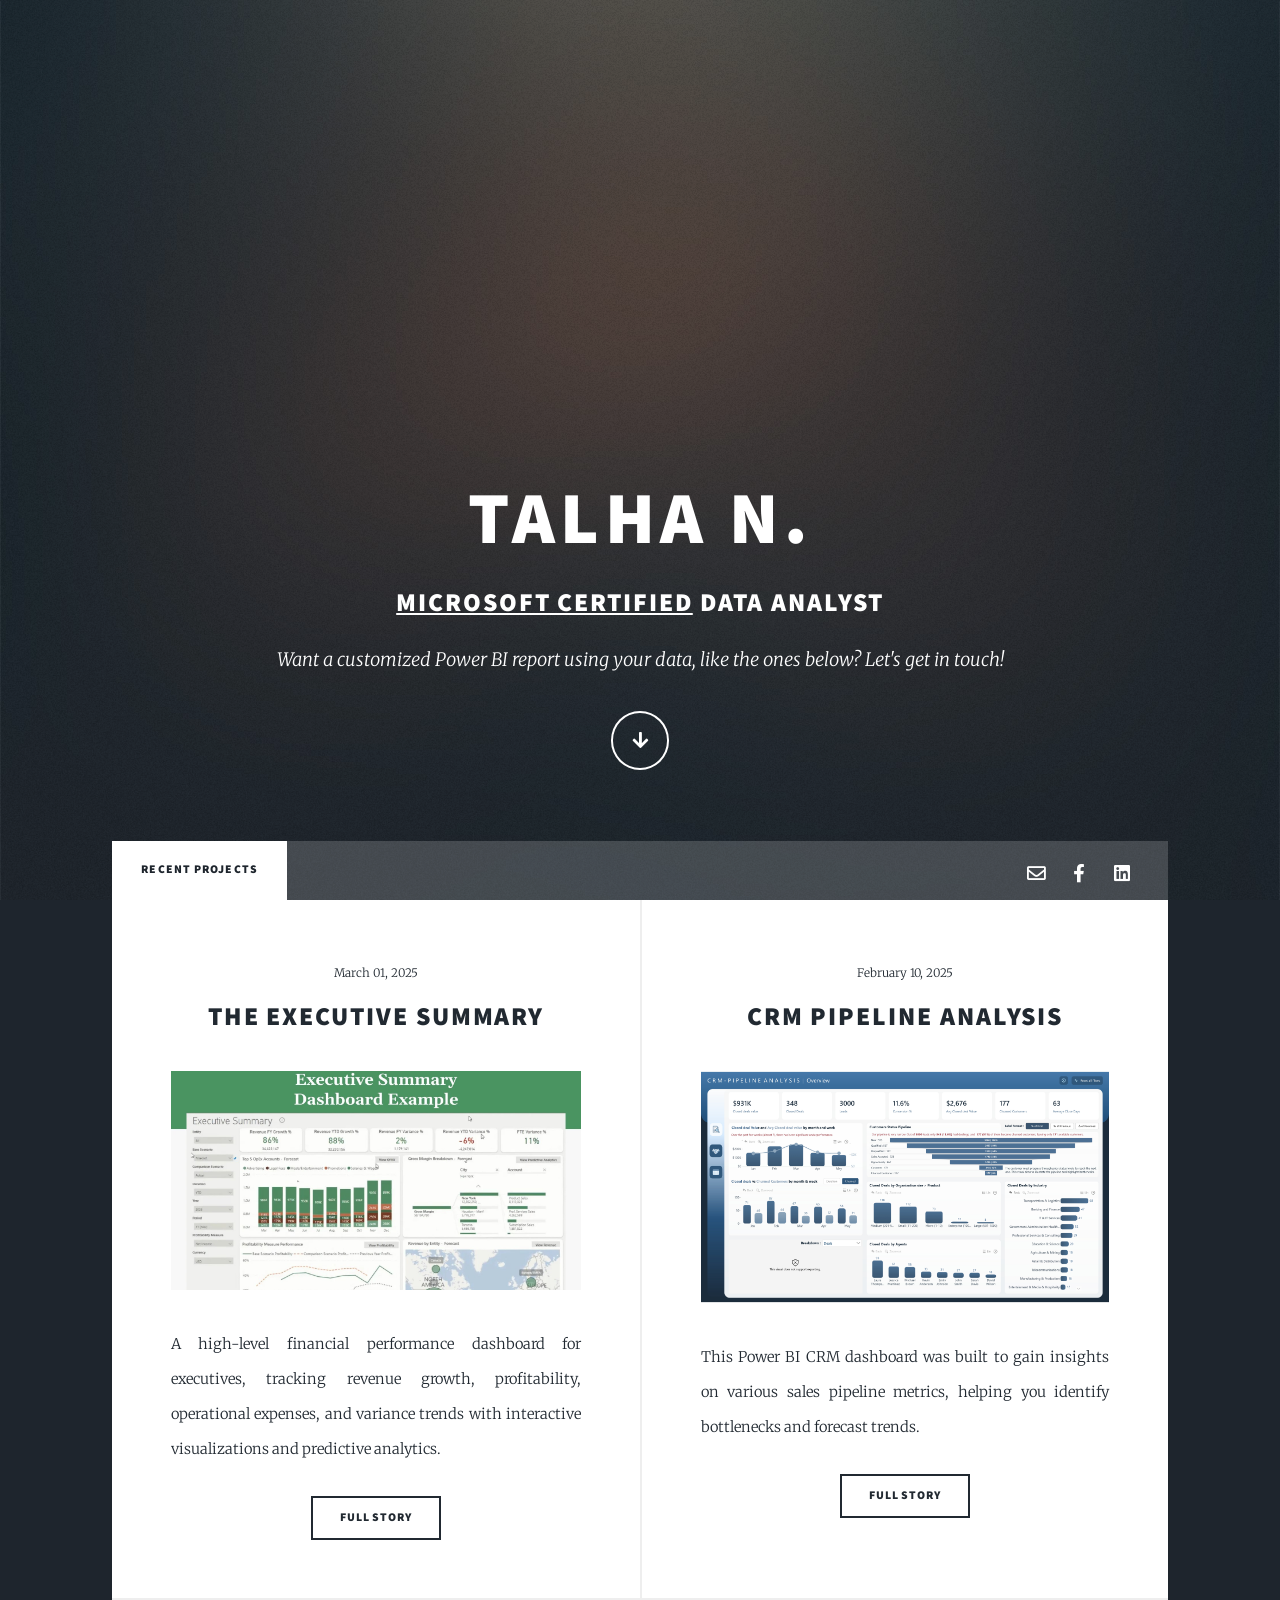
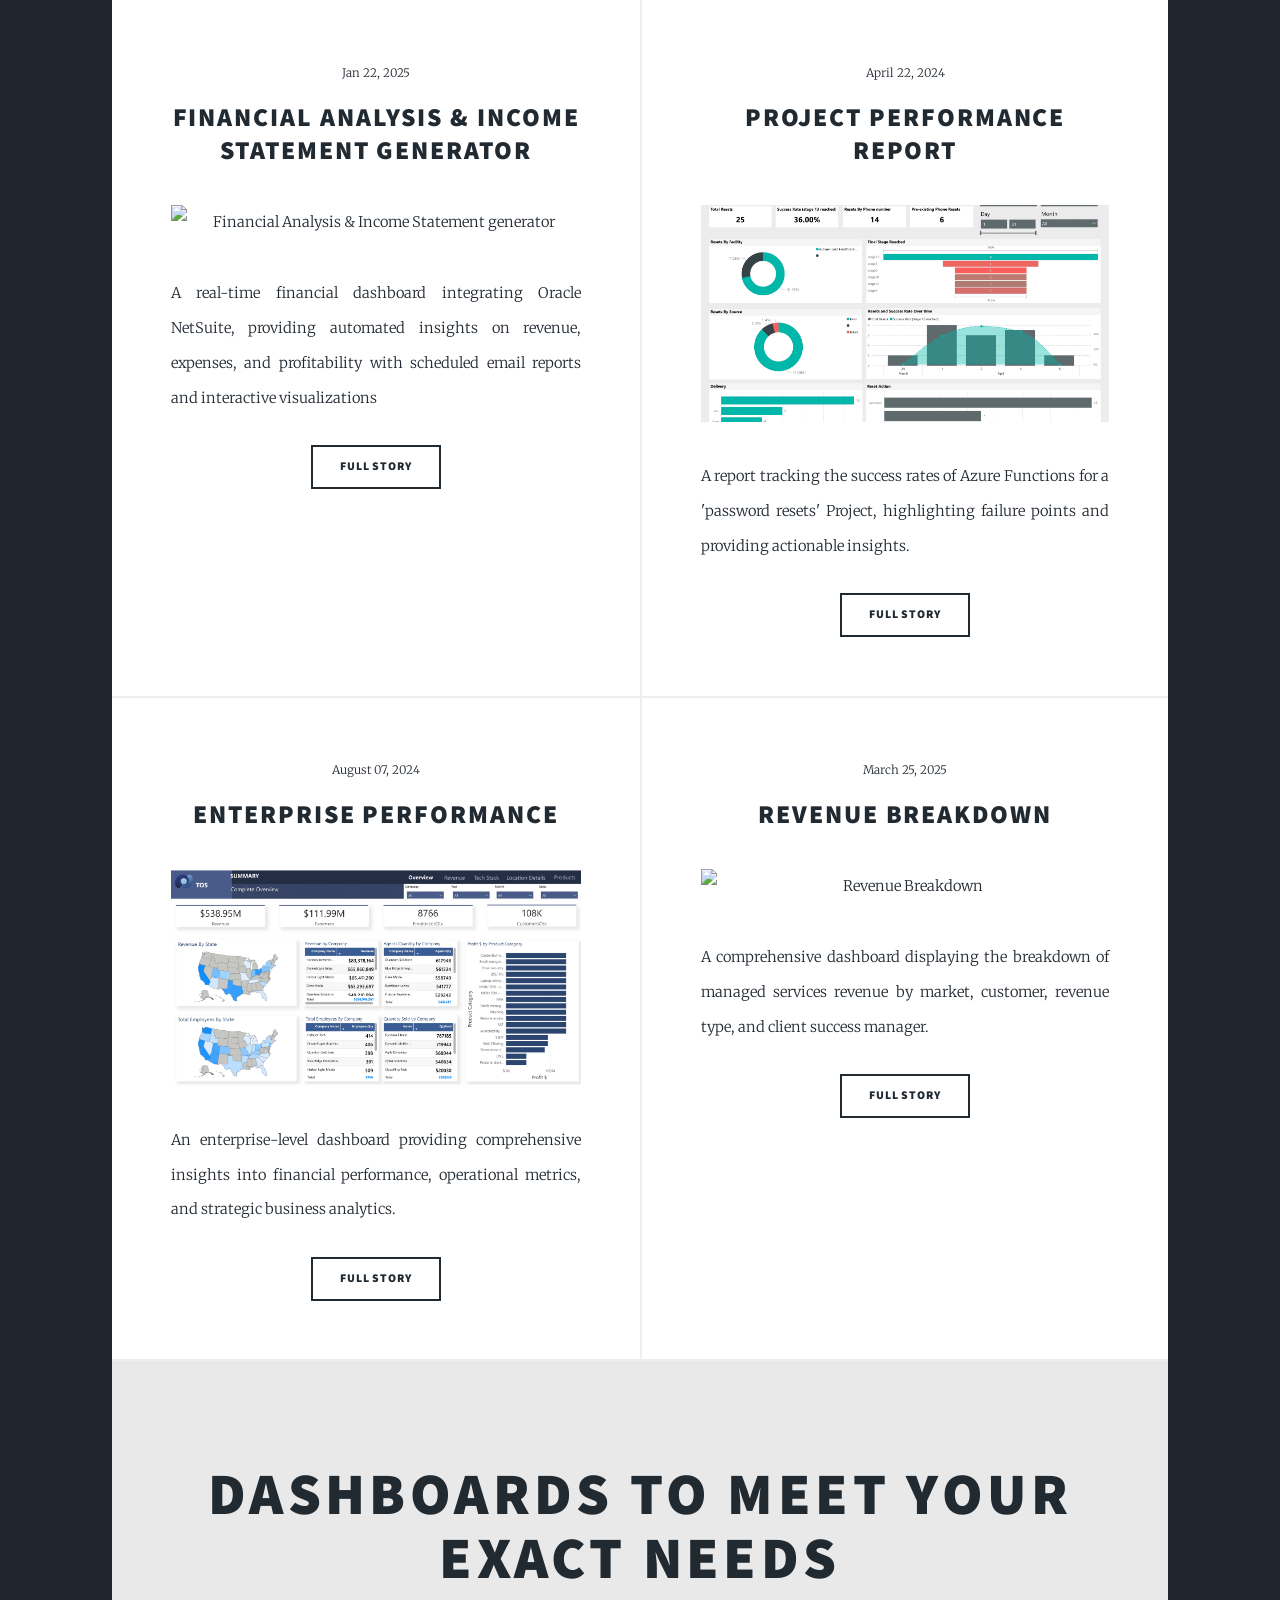
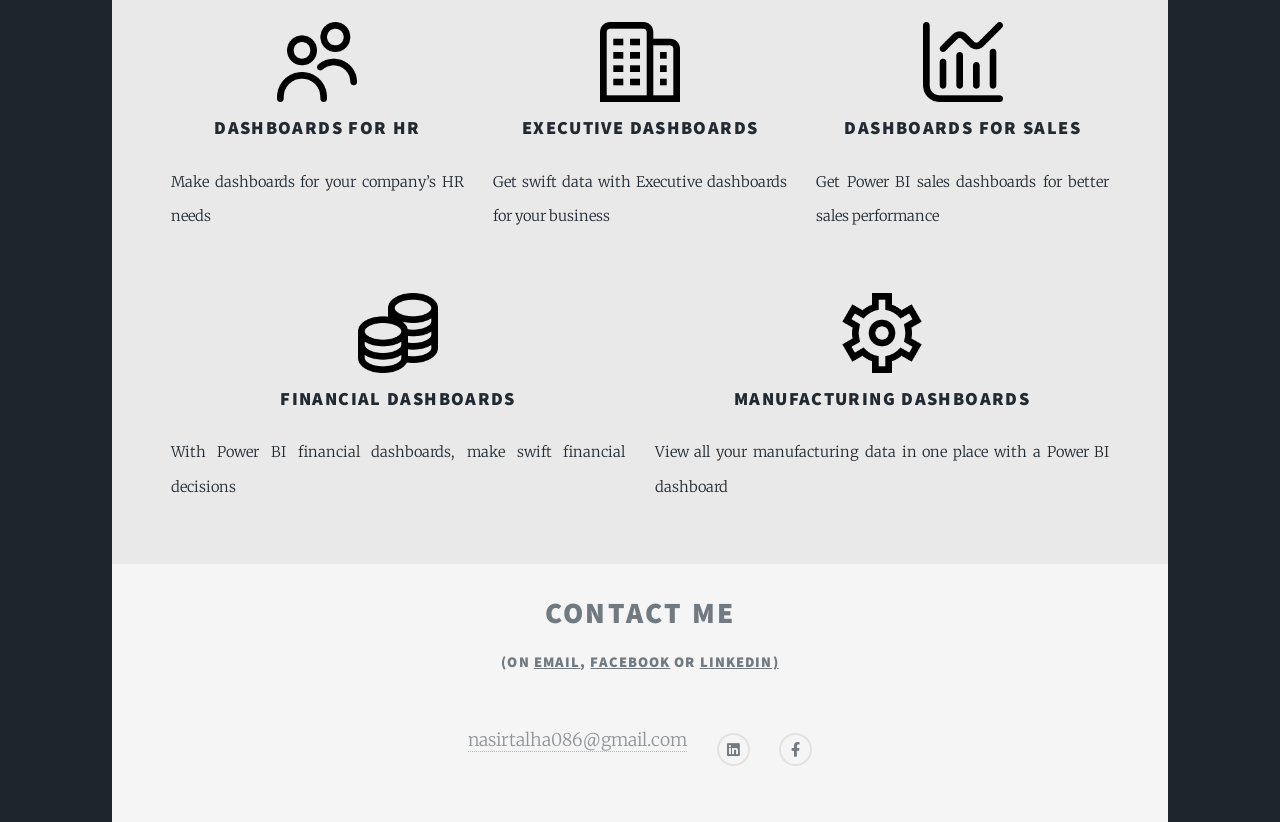
==== index.html @ 5dbcfadc "Add files via upload initial commit" ====
<!DOCTYPE HTML>
<!--
	Massively by HTML5 UP
	html5up.net | @ajlkn
	Free for personal and commercial use under the CCA 3.0 license (html5up.net/license)
-->
<html>
	<head>
		<title>Talha N.</title>
		<meta charset="utf-8" />
		<meta name="viewport" content="width=device-width, initial-scale=1, user-scalable=no" />
		<link rel="stylesheet" href="assets/css/main.css" />
		<noscript><link rel="stylesheet" href="assets/css/noscript.css" /></noscript>
	</head>
	<body class="is-preload">

		<!-- Wrapper -->
			<div id="wrapper" class="fade-in">

				<!-- Intro -->
					<div id="intro">
						<h1>Talha N.<br /></h1>
						<h2><a href="https://learn.microsoft.com/en-us/users/talhanasir-0073/credentials/7a8f836f9612b446" target="_blank" style="text-decoration: underline; color: inherit;">
							Microsoft Certified</a> Data Analyst<br /></h2>

						<p>Want a customized Power BI report using your data, like the ones below? Let's get in touch!</p>
						<ul class="actions">
							<li><a href="#header" class="button icon solid solo fa-arrow-down scrolly">Continue</a></li>
						</ul>
					</div>

				<!-- Header -->
					<header id="header">
						<a href="#footer" class="logo">Contact Talha now</a>
					</header>

				<!-- Nav -->
					<nav id="nav">
						<ul class="links">
							<li class="active"><a href="index.html">Recent Projects</a></li>

						</ul>
						<ul class="icons">
							<li>
								<a href="mailto:nasirtalha086@gmail.com" class="icon fa-envelope" style="font-size: 2rem;">
									<span class="label">Email</span>
								</a>
							</li>
							<li>
								<a href="https://www.facebook.com/people/Analytics-by-Talha/61574638735802/" target="_blank" class="icon brands fa-facebook-f" style="font-size: 2rem;">
									<span class="label">Facebook</span>
								</a>
							</li>
							<li>
								<a href="https://www.linkedin.com/in/tanasir/" target="_blank" class="icon brands fa-linkedin" style="font-size: 2rem;">
									<span class="label">LinkedIn</span>
								</a>
							</li>
						</ul>
						
					</nav>

				<!-- Main -->
					<div id="main">

						<!-- 
							<article class="post featured">
								<header class="major">
									<span class="date">April 25, 2017</span>
									<h2><a href="#">And this is a<br />
									massive headline</a></h2>
									<p>Aenean ornare velit lacus varius enim ullamcorper proin aliquam<br />
									facilisis ante sed etiam magna interdum congue. Lorem ipsum dolor<br />
									amet nullam sed etiam veroeros.</p>
								</header>
								<a href="#" class="image main"><img src="images/pic01.jpg" alt="" /></a>
								<ul class="actions special">
									<li><a href="#" class="button large">Full Story</a></li>
								</ul>
							</article>
						-->
						<!-- Posts -->
							<section class="posts">

								<article>
									<header>
									  <span class="date">March 01, 2025</span>
									  <h2><a href="#">The Executive Summary<br /></a></h2>
									</header>
									<a href="#" class="image fit open-dashboard-modal"
										data-iframe-src="https://app.powerbi.com/view?r=eyJrIjoiYTU2Y2Y5NzQtM2JmYy00ODA5LThjMDQtM2I0Yzc3Yzk0OWY4IiwidCI6ImU0MjQ1ODgzLTU0NWUtNDc1OC05N2FmLWU4MGJjMDFhNjU3NCIsImMiOjl9"
										data-description="<h3>Dashboard Overview</h3><p>The Executive Summary Dashboard provides a high-level financial performance overview, consolidating key metrics such as <strong>Revenue Growth, Profitability, Operational Expenses, and Gross Margin</strong>. Designed for executives and financial decision-makers, this dashboard enables quick assessments of financial health, variance trends, and profitability drivers.</p><p>With interactive data visualizations, users can <strong>drill down into specific cities, accounts, and revenue sources</strong>, compare forecasted vs. actual performance, and identify financial trends across different periods. The dashboard is built for <strong>strategic decision-making</strong>, allowing users to spot variances and opportunities for financial optimization.</p><h3>Key Capabilities &amp; Insights</h3><ul><li><strong>Revenue &amp; Growth Analysis:</strong> Tracks Revenue FY Growth % and Revenue YTD Growth %, providing a clear picture of financial performance. Highlights Revenue Variance % to show deviations from expected performance. Breaks down revenue by entity, city, and account, offering a detailed view of business units and their contributions.</li><li><strong>Profitability &amp; Financial Health:</strong> Gross Margin Breakdown helps assess profitability across different locations and business segments. The Profitability Measure Performance visualization compares the base scenario with past and forecasted profits.</li><li><strong>Operational Expense (OpEx) Monitoring:</strong> Tracks the Top 5 Operating Expense (OpEx) Accounts, detailing expenses for salaries, wages, legal fees, advertising, and promotions. Identifies spending trends and opportunities for cost optimization.</li><li><strong>Geographical Revenue Distribution:</strong> Displays Revenue by Entity using a map visualization, helping identify top-performing regions. Allows filtering by geographical locations (e.g., North America, Europe) to assess regional financial trends.</li><li><strong>Comparison &amp; Predictive Analytics:</strong> Offers comparison scenarios between actual, forecasted, and previous year financial performance. Includes predictive analytics tools to project financial trends based on historical data.</li></ul><p>The Executive Summary Dashboard serves as a <strong>powerful financial decision-making tool</strong>, providing executives with insights into revenue performance, profitability, and operational expenses. By integrating forecasting, variance analysis, and interactive visualizations, it enables data-driven insights that support strategic planning and financial optimization.</p>">
										<img src="images/thumbs/04.jpg" alt="The Executive Summary Dashboard" />
									</a>
									<p>A high-level financial performance dashboard for executives, tracking revenue growth, profitability, operational expenses, and variance trends with interactive visualizations and predictive analytics.</p>
									
									<div>
										<a href="#" 
										   class="button open-dashboard-modal" 
										   data-iframe-src="https://app.powerbi.com/view?r=eyJrIjoiZGVlNDJlOWYtYzRmOS00ZjFjLTg5YmUtOWExMDdmMjU3N2NiIiwidCI6ImU0MjQ1ODgzLTU0NWUtNDc1OC05N2FmLWU4MGJjMDFhNjU3NCIsImMiOjl9"
										   data-description="<h3>CRM Pipeline Analysis</h3><p>This Power BI CRM dashboard was built to gain insights on various sales pipeline metrics, helping you identify bottlenecks and forecast trends.</p>">
										  Full Story
										</a>
									  </div>
								  </article>
								

								<article>
									<header>
									  <span class="date">February 10, 2025</span>
									  <h2><a href="#">CRM Pipeline Analysis<br /></a></h2>
									</header>
									<a href="#" class="image fit open-dashboard-modal"
									   data-iframe-src="https://app.powerbi.com/view?r=eyJrIjoiZGVlNDJlOWYtYzRmOS00ZjFjLTg5YmUtOWExMDdmMjU3N2NiIiwidCI6ImU0MjQ1ODgzLTU0NWUtNDc1OC05N2FmLWU4MGJjMDFhNjU3NCIsImMiOjl9"
									   data-description="<h3>Dashboard Overview</h3><p>This Power BI CRM dashboard was built to gain insights on various sales pipeline metrics. The report will instantly reveal the most important insights in an easy-to-read overview, while the interactive visuals will allow you to drill down and explore deeper insights with just a click.</p><h3>Key Insights of this Report</h3><p>This Power BI CRM dashboard example can be used to gain insights on various sales pipeline metrics, including:</p><ul><li>Number of leads</li><li>Number of closed deals</li><li>Average and total closed deal value</li><li>Average days to close a deal</li><li>Conversion %</li></ul><p>Each of these metrics can be filtered by date, industry, customer status (new, existing, churned, etc.), country, sales agent, and other dimensions to quickly spot trends and find answers to questions regarding your sales performance, such as “Who are our top-performing agents?”, “Which industries or countries have the highest churn rate?”</p><p>To interact with this Power BI CRM dashboard example, simply click any active element directly on the chart.</p>">
    									 <img src="images/thumbs/01.jpg" alt="CRM Pipeline Analysis Dashboard" />
									</a>
									<p>This Power BI CRM dashboard was built to gain insights on various sales pipeline metrics, helping you identify bottlenecks and forecast trends.</p>
									
									<div>
										<a href="#" 
										   class="button open-dashboard-modal" 
										   data-iframe-src="https://app.powerbi.com/view?r=eyJrIjoiZGVlNDJlOWYtYzRmOS00ZjFjLTg5YmUtOWExMDdmMjU3N2NiIiwidCI6ImU0MjQ1ODgzLTU0NWUtNDc1OC05N2FmLWU4MGJjMDFhNjU3NCIsImMiOjl9"
										   data-description="<h3>Dashboard Overview</h3><p>This Power BI CRM dashboard was built to gain insights on various sales pipeline metrics. The report will instantly reveal the most important insights in an easy-to-read overview, while the interactive visuals will allow you to drill down and explore deeper insights with just a click.</p><h3>Key Insights of this Report</h3><p>This Power BI CRM dashboard example can be used to gain insights on various sales pipeline metrics, including:</p><ul><li>Number of leads</li><li>Number of closed deals</li><li>Average and total closed deal value</li><li>Average days to close a deal</li><li>Conversion %</li></ul><p>Each of these metrics can be filtered by date, industry, customer status (new, existing, churned, etc.), country, sales agent, and other dimensions to quickly spot trends and find answers to questions regarding your sales performance, such as “Who are our top-performing agents?”, “Which industries or countries have the highest churn rate?”</p><p>To interact with this Power BI CRM dashboard example, simply click any active element directly on the chart.</p>">
    									 Full Story
										</a>
									  </div>
								  </article>
								  


								  <article>
									<header>
									  <span class="date">Jan 22, 2025</span>
									  <h2><a href="#">Financial Analysis & Income Statement generator<br /></a></h2>
									</header>
									<a href="#" class="image fit open-dashboard-modal"
									   data-iframe-src="https://app.powerbi.com/view?r=eyJrIjoiZDk5NDMwMjAtNTE0Yi00OWE4LTkwYjAtMDQwMzIxMWViNmZhIiwidCI6ImU0MjQ1ODgzLTU0NWUtNDc1OC05N2FmLWU4MGJjMDFhNjU3NCIsImMiOjl9"
									   data-description="<h3>Dashboard Overview</h3><p>This financial dashboard provides a real-time, automated visualization of Actual vs. Budgeted financial performance, seamlessly integrating data from <strong>Oracle NetSuite</strong>. It is designed to update automatically at no cost, ensuring stakeholders have instant access to the most up-to-date financial insights.</p><p>The dashboard serves as a strategic financial tool, allowing users to track key performance indicators (KPIs) related to revenue, expenses, profitability, and departmental sales trends. With an intuitive layout and data-driven visualizations, it simplifies financial analysis and enhances decision-making.</p><p>Additionally, this dashboard is configured to automatically generate and distribute reports via email to relevant stakeholders on a monthly basis, keeping teams informed and proactive.</p><h3>Key Capabilities &amp; Insights</h3><ul><li><strong>Automated Financial Reporting:</strong> Pulls live data from Oracle NetSuite, ensuring accuracy and eliminating manual data entry. Real-time updates require no manual intervention, and scheduled email reports keep stakeholders informed.</li><li><strong>Revenue &amp; Sales Performance Analysis:</strong> Tracks Actual vs. Budgeted sales across multiple revenue streams. The line graph helps analyze sales trends over time, identifying seasonal patterns and growth opportunities.</li><li><strong>Expense &amp; Cost Management:</strong> Compares budgeted vs. actual expenses, highlighting overspending in cost of goods sold (COGS), payroll, and operational costs.</li><li><strong>Profitability &amp; Key Financial Metrics:</strong> Calculates Gross Profit, EBITDA, and EBIT, providing a clear picture of financial health. Percentage variances highlight significant deviations from budgeted projections.</li><li><strong>Departmental Performance Comparison:</strong> A bar chart visualizes Actual vs. Budgeted sales per department, helping identify top-performing and underperforming units.</li><li><strong>Intuitive Visual Indicators:</strong> Green signals indicate favorable variances (Actuals exceeding Budget), while red signals highlight areas needing improvement.</li></ul><p>This dashboard is built to streamline financial oversight, eliminate manual reporting inefficiencies, and empower stakeholders with data-driven insights.</p>">
									  <img src="images/thumbs/02.jpg" alt="Financial Analysis & Income Statement generator" />
									</a>
									<p>A real-time financial dashboard integrating Oracle NetSuite, providing automated insights on revenue, expenses, and profitability with scheduled email reports and interactive visualizations</p>
									
									<div>
										<a href="#" 
										   class="button open-dashboard-modal" 
										   data-iframe-src="https://app.powerbi.com/view?r=eyJrIjoiZDk5NDMwMjAtNTE0Yi00OWE4LTkwYjAtMDQwMzIxMWViNmZhIiwidCI6ImU0MjQ1ODgzLTU0NWUtNDc1OC05N2FmLWU4MGJjMDFhNjU3NCIsImMiOjl9"
										   data-description="<h3>Dashboard Overview</h3><p>This financial dashboard provides a real-time, automated visualization of Actual vs. Budgeted financial performance, seamlessly integrating data from <strong>Oracle NetSuite</strong>. It is designed to update automatically at no cost, ensuring stakeholders have instant access to the most up-to-date financial insights.</p><p>The dashboard serves as a strategic financial tool, allowing users to track key performance indicators (KPIs) related to revenue, expenses, profitability, and departmental sales trends. With an intuitive layout and data-driven visualizations, it simplifies financial analysis and enhances decision-making.</p><p>Additionally, this dashboard is configured to automatically generate and distribute reports via email to relevant stakeholders on a monthly basis, keeping teams informed and proactive.</p><h3>Key Capabilities &amp; Insights</h3><ul><li><strong>Automated Financial Reporting:</strong> Pulls live data from Oracle NetSuite, ensuring accuracy and eliminating manual data entry. Real-time updates require no manual intervention, and scheduled email reports keep stakeholders informed.</li><li><strong>Revenue &amp; Sales Performance Analysis:</strong> Tracks Actual vs. Budgeted sales across multiple revenue streams. The line graph helps analyze sales trends over time, identifying seasonal patterns and growth opportunities.</li><li><strong>Expense &amp; Cost Management:</strong> Compares budgeted vs. actual expenses, highlighting overspending in cost of goods sold (COGS), payroll, and operational costs.</li><li><strong>Profitability &amp; Key Financial Metrics:</strong> Calculates Gross Profit, EBITDA, and EBIT, providing a clear picture of financial health. Percentage variances highlight significant deviations from budgeted projections.</li><li><strong>Departmental Performance Comparison:</strong> A bar chart visualizes Actual vs. Budgeted sales per department, helping identify top-performing and underperforming units.</li><li><strong>Intuitive Visual Indicators:</strong> Green signals indicate favorable variances (Actuals exceeding Budget), while red signals highlight areas needing improvement.</li></ul><p>This dashboard is built to streamline financial oversight, eliminate manual reporting inefficiencies, and empower stakeholders with data-driven insights.</p>">
										  Full Story
										</a>
									  </div>
								  </article>


								  <article>
									<header>
									  <span class="date">April 22, 2024</span>
									  <h2><a href="#">Project Performance Report<br /></a></h2>
									</header>
									<a href="#" class="image fit open-dashboard-modal"
									   data-iframe-src="images/fulls/05.pdf"
									   data-description="<h3>Dashboard Overview</h3><p>The Password Reset Analysis Report tracks the success rate and efficiency of the Azure Functions developed for healthcare professionals to streamline the password reset process. Created to address the frequent need for password changes by thousands of nurses, this report provides visibility into the success rate of each Azure function involved in the process. By monitoring reset stages, it helps administrators identify which specific step in the process might be causing failures, ensuring that issues can be pinpointed and resolved quickly. This solution was designed to reduce the friction in password management, particularly for healthcare workers needing frequent access to the system.</p><h3>Key Capabilities &amp; Insights</h3><ul><li><strong>Azure Function Success Rates:</strong> Displays the success rates for each Azure function that was created to support the password reset process, offering insight into which functions are performing well and which ones might need optimization.</li><li><strong>Process Stage Analysis:</strong> Tracks each stage of the password reset process (e.g., stage 0, stage 13) and shows the success rate per stage, making it easy to pinpoint where in the workflow resets are failing. This helps administrators understand if an issue arises at the beginning, middle, or end of the process.</li><li><strong>Trends in Success Over Time:</strong> Tracks the success rate of resets over time, allowing healthcare administrators to evaluate how well the system is handling password reset requests on a daily, monthly, or annual basis.</li><li><strong>Facility and Source Breakdown:</strong> Monitors resets by facility and source (e.g., form, ticket, SMS) to identify if specific locations or sources are experiencing higher failure rates, enabling targeted troubleshooting.</li><li><strong>Detailed Reset Logs:</strong> Provides detailed logs for each password reset attempt, including username, facility, ticket ID, and stage reached, ensuring that healthcare administrators can dive deep into each failed reset attempt to analyze and resolve specific issues.</li></ul>">
									
									  <img src="images/thumbs/05.jpg" alt="Project Performance Report" />
									</a>
									<p>A report tracking the success rates of Azure Functions for a 'password resets' Project, highlighting failure points and providing actionable insights.</p>
									<div>
										<a href="#" 
										   class="button open-dashboard-modal" 
										   data-iframe-src="images/fulls/05.pdf"
									   data-description="<h3>Dashboard Overview</h3><p>The Password Reset Analysis Report tracks the success rate and efficiency of the Azure Functions developed for healthcare professionals to streamline the password reset process. Created to address the frequent need for password changes by thousands of nurses, this report provides visibility into the success rate of each Azure function involved in the process. By monitoring reset stages, it helps administrators identify which specific step in the process might be causing failures, ensuring that issues can be pinpointed and resolved quickly. This solution was designed to reduce the friction in password management, particularly for healthcare workers needing frequent access to the system.</p><h3>Key Capabilities &amp; Insights</h3><ul><li><strong>Azure Function Success Rates:</strong> Displays the success rates for each Azure function that was created to support the password reset process, offering insight into which functions are performing well and which ones might need optimization.</li><li><strong>Process Stage Analysis:</strong> Tracks each stage of the password reset process (e.g., stage 0, stage 13) and shows the success rate per stage, making it easy to pinpoint where in the workflow resets are failing. This helps administrators understand if an issue arises at the beginning, middle, or end of the process.</li><li><strong>Trends in Success Over Time:</strong> Tracks the success rate of resets over time, allowing healthcare administrators to evaluate how well the system is handling password reset requests on a daily, monthly, or annual basis.</li><li><strong>Facility and Source Breakdown:</strong> Monitors resets by facility and source (e.g., form, ticket, SMS) to identify if specific locations or sources are experiencing higher failure rates, enabling targeted troubleshooting.</li><li><strong>Detailed Reset Logs:</strong> Provides detailed logs for each password reset attempt, including username, facility, ticket ID, and stage reached, ensuring that healthcare administrators can dive deep into each failed reset attempt to analyze and resolve specific issues.</li></ul>">
									
										  Full Story
										</a>
									  </div>
								  </article>


								<article>
									<header>
									  <span class="date">August 07, 2024</span>
									  <h2><a href="#">Enterprise Performance<br /></a></h2>
									</header>
									<a href="#" class="image fit open-dashboard-modal"
									   data-iframe-src="images/fulls/06.pdf"
									   data-description="<h3>Dashboard Overview</h3><p>This Enterprise Performance Dashboard offers a comprehensive view of key business metrics, designed for executives and managers to easily monitor and analyze company performance. This dashboard provides a clear summary of essential data across revenue, expenses, profit, employee distribution, and customer engagement, enabling stakeholders to quickly assess the overall health of the business. With interactive visualizations like maps, charts, and trend lines, users can explore data related to company performance, employee distribution, and product profitability at various levels.</p><h3>Key Capabilities &amp; Insights</h3><ul><li><strong>Revenue &amp; Expense Overview:</strong> Provides insights into overall financial performance, showing the company’s revenue and expenses. Breaks down revenue by company, allowing users to compare performance across different business units.</li><li><strong>Profit &amp; Product Category Breakdown:</strong> Displays the profitability of different product categories, offering insights into which products are driving the highest profit margins.</li><li><strong>Geographical Insights:</strong> Shows performance across various regions and states, offering a visual breakdown of revenue and workforce distribution across key locations.</li><li><strong>Operational Insights:</strong> Tracks performance metrics like agents' quantity and quantity sold by each company, highlighting sales and workforce productivity. Provides a breakdown of employee distribution by state and company.</li><li><strong>Interactive Data Filters:</strong> Users can filter by year, month, company, state, and product category to generate customized reports, offering flexibility in analysis.</li></ul>">
									
									  <img src="images/thumbs/06.jpg" alt="Enterprise Performance Dashboard" />
									</a>
									<p>An enterprise-level dashboard providing comprehensive insights into financial performance, operational metrics, and strategic business analytics.</p>
									<div>
										<a href="#" 
										   class="button open-dashboard-modal" 
										   data-iframe-src="images/fulls/06.pdf"
									   data-description="<h3>Dashboard Overview</h3><p>This Enterprise Performance Dashboard offers a comprehensive view of key business metrics, designed for executives and managers to easily monitor and analyze company performance. This dashboard provides a clear summary of essential data across revenue, expenses, profit, employee distribution, and customer engagement, enabling stakeholders to quickly assess the overall health of the business. With interactive visualizations like maps, charts, and trend lines, users can explore data related to company performance, employee distribution, and product profitability at various levels.</p><h3>Key Capabilities &amp; Insights</h3><ul><li><strong>Revenue &amp; Expense Overview:</strong> Provides insights into overall financial performance, showing the company’s revenue and expenses. Breaks down revenue by company, allowing users to compare performance across different business units.</li><li><strong>Profit &amp; Product Category Breakdown:</strong> Displays the profitability of different product categories, offering insights into which products are driving the highest profit margins.</li><li><strong>Geographical Insights:</strong> Shows performance across various regions and states, offering a visual breakdown of revenue and workforce distribution across key locations.</li><li><strong>Operational Insights:</strong> Tracks performance metrics like agents' quantity and quantity sold by each company, highlighting sales and workforce productivity. Provides a breakdown of employee distribution by state and company.</li><li><strong>Interactive Data Filters:</strong> Users can filter by year, month, company, state, and product category to generate customized reports, offering flexibility in analysis.</li></ul>">
									
										  Full Story
										</a>
									  </div>
								  </article>


								  <article>
									<header>
									  <span class="date">March 25, 2025</span>
									  <h2><a href="#">Revenue Breakdown<br /></a></h2>
									</header>
									<a href="#" class="image fit open-dashboard-modal"
									   data-iframe-src="https://app.powerbi.com/view?r=eyJrIjoiNjFjZmUzM2MtOWY1NC00OWE0LTg2MDUtN2RkNTA0YjFiZjliIiwidCI6ImU0MjQ1ODgzLTU0NWUtNDc1OC05N2FmLWU4MGJjMDFhNjU3NCIsImMiOjl9"
									   
									   data-description="<h3>Dashboard Overview</h3><p>This dashboard provides a comprehensive overview of managed services revenue, offering detailed insights into revenue breakdowns by market, customer, revenue type, and client success manager. The dashboard helps stakeholders assess financial performance across different service categories, including **Managed Cloud, Managed IT, Managed Cyber**, and **Time & Material (T&M)**. Interactive visualizations allow users to drill down into specific data points to analyze trends and identify key performance drivers in real-time.</p><h3>Key Capabilities &amp; Insights</h3><ul><li><strong>Revenue Breakdown by Market:</strong> Displays revenue from various industries such as **Telecommunications, Healthcare, Education, Finance**, and more, enabling users to assess market-specific performance.</li><li><strong>Revenue Breakdown by Customer:</strong> Provides detailed revenue data for individual customers, allowing businesses to track revenue generated from key clients and identify top-performing customers.</li><li><strong>Revenue by Type:</strong> Tracks the revenue generated from **Managed Cloud, Managed Cyber, Managed IT,** and **T&M** services, helping businesses assess the contribution of each service offering to total revenue.</li><li><strong>Client Success Manager (CSM) Performance:</strong> Analyzes revenue by **Client Success Manager**, providing insights into the performance of different CSMs and their impact on the revenue generated from their respective accounts.</li><li><strong>Time-Based Revenue Trends:</strong> Allows users to track revenue trends over time, with the ability to filter by month and year to analyze seasonal patterns and revenue growth.</li></ul><p>This dashboard enables data-driven decision-making, helping teams to monitor revenue performance, optimize service offerings, and focus on key revenue-generating customers and markets.</p></li></ul>">

									  <img src="images/thumbs/08.jpg" alt="Revenue Breakdown" />
									</a>
									<p>A comprehensive dashboard displaying the breakdown of managed services revenue by market, customer, revenue type, and client success manager.</p>
									<div>
										<a href="#" 
										   class="button open-dashboard-modal" 
										   data-iframe-src="https://app.powerbi.com/view?r=eyJrIjoiNjFjZmUzM2MtOWY1NC00OWE0LTg2MDUtN2RkNTA0YjFiZjliIiwidCI6ImU0MjQ1ODgzLTU0NWUtNDc1OC05N2FmLWU4MGJjMDFhNjU3NCIsImMiOjl9"
										   data-description="<h3>Dashboard Overview</h3><p>This dashboard provides a comprehensive overview of managed services revenue, offering detailed insights into revenue breakdowns by market, customer, revenue type, and client success manager. The dashboard helps stakeholders assess financial performance across different service categories, including **Managed Cloud, Managed IT, Managed Cyber**, and **Time & Material (T&M)**. Interactive visualizations allow users to drill down into specific data points to analyze trends and identify key performance drivers in real-time.</p><h3>Key Capabilities &amp; Insights</h3><ul><li><strong>Revenue Breakdown by Market:</strong> Displays revenue from various industries such as **Telecommunications, Healthcare, Education, Finance**, and more, enabling users to assess market-specific performance.</li><li><strong>Revenue Breakdown by Customer:</strong> Provides detailed revenue data for individual customers, allowing businesses to track revenue generated from key clients and identify top-performing customers.</li><li><strong>Revenue by Type:</strong> Tracks the revenue generated from **Managed Cloud, Managed Cyber, Managed IT,** and **T&M** services, helping businesses assess the contribution of each service offering to total revenue.</li><li><strong>Client Success Manager (CSM) Performance:</strong> Analyzes revenue by **Client Success Manager**, providing insights into the performance of different CSMs and their impact on the revenue generated from their respective accounts.</li><li><strong>Time-Based Revenue Trends:</strong> Allows users to track revenue trends over time, with the ability to filter by month and year to analyze seasonal patterns and revenue growth.</li></ul><p>This dashboard enables data-driven decision-making, helping teams to monitor revenue performance, optimize service offerings, and focus on key revenue-generating customers and markets.</p></li></ul>">

										  Full Story
										</a>
									  </div>
								  </article>




							</section>

						<!-- 
							<footer>
								<div class="pagination">
							
									<a href="#" class="page active">1</a>
									<a href="#" class="page">2</a>
									<a href="#" class="page">3</a>
									<span class="extra">&hellip;</span>
									<a href="#" class="page">8</a>
									<a href="#" class="page">9</a>
									<a href="#" class="page">10</a>
									<a href="#" class="next">Next</a>
								</div>
							</footer>
						-->
						<section class="dashboard-section">
						<h1 style="text-align: center; margin-top: 3rem;">Dashboards to Meet Your Exact Needs</h1>

						<div class="dashboard-row" style="display: flex; justify-content: center; flex-wrap: wrap; gap: 2rem; margin-top: 2rem;">
							<div class="dashboard-type" style="flex: 1 1 250px; text-align: center;">
								<img src="images/logos/hr.png" alt="HR Logo" class="dashboard-logo" style="max-width: 80px;">
								<h3>Dashboards for HR</h3>
								<p>Make dashboards for your company’s HR needs</p>
							</div>
						
							<div class="dashboard-type" style="flex: 1 1 250px; text-align: center;">
								<img src="images/logos/executive.png" alt="Business Logo" class="dashboard-logo" style="max-width: 80px;">
								<h3>Executive Dashboards</h3>
								<p>Get swift data with Executive dashboards for your business</p>
							</div>
						
							<div class="dashboard-type" style="flex: 1 1 250px; text-align: center;">
								<img src="images/logos/sales.png" alt="Sales Logo" class="dashboard-logo" style="max-width: 80px;">
								<h3>Dashboards for Sales</h3>
								<p>Get Power BI sales dashboards for better sales performance</p>
							</div>
						</div>
						
						<div class="dashboard-row" style="display: flex; justify-content: center; flex-wrap: wrap; gap: 2rem; margin-top: 2rem;">
							<div class="dashboard-type" style="flex: 1 1 250px; text-align: center;">
								<img src="images/logos/financial.png" alt="Finance Logo" class="dashboard-logo" style="max-width: 80px;">
								<h3>Financial Dashboards</h3>
								<p>With Power BI financial dashboards, make swift financial decisions</p>
							</div>
						
							<div class="dashboard-type" style="flex: 1 1 250px; text-align: center;">
								<img src="images/logos/manufacturing.png" alt="Manufacturing Logo" class="dashboard-logo" style="max-width: 80px;">
								<h3>Manufacturing Dashboards</h3>
								<p>View all your manufacturing data in one place with a Power BI dashboard</p>
							</div>
						</div>
						</section>
						
					</div>

				<!-- Footer -->
				<!-- Footer -->
				<footer id="footer">
					<section class="contact-info" style="text-align: center; padding: 2rem 0;">
					  <h3 style="font-size: 2rem; margin-bottom: 1rem;">Contact Me</h3>
					  
					  <h3 style="font-size: 1rem; margin-bottom: 1rem;">
						(on 
						<a href="mailto:nasirtalha086@gmail.com" target="_blank" style="text-decoration: underline; color: inherit;">email</a>, 
						<a href="https://www.facebook.com/people/Analytics-by-Talha/61574638735802/" target="_blank" style="text-decoration: underline; color: inherit;">Facebook</a> 
						or 
						<a href="https://www.linkedin.com/in/tanasir/" target="_blank" style="text-decoration: underline; color: inherit;">LinkedIn)</a> 
						
					  </h3>
					  



					  <div class="contact-links" style="display: inline-flex; align-items: center; gap: 2rem;">
						<div class="email" style="font-size: 1.2rem;">
							<a href="mailto:nasirtalha086@gmail.com" style="color: inherit; text-decoration: none;">nasirtalha086@gmail.com</a>

						</div>
						<ul class="icons alt" style="display: inline-flex; gap: 1.5rem; list-style: none; padding: 0; margin: 0;">
						  <li>
							<a href="https://www.linkedin.com/in/tanasir/" target="_blank" class="icon brands fa-linkedin" style="font-size: 3rem;">
							  <span class="label">LinkedIn</span>
							</a>
						  </li>
						  <li>
							<a href="https://www.facebook.com/people/Analytics-by-Talha/61574638735802/" target="_blank" class="icon brands fa-facebook-f" style="font-size: 3rem;">
							  <span class="label">Facebook</span>
							</a>
						  </li>
						</ul>
					  </div>
					</section>
				  </footer>
				  
  
  
			

			</div>
						<!-- Dashboard Modal -->
						<div id="dashboard-modal" style="display:none;">
							<div class="dashboard-modal-content">
							  <span class="dashboard-modal-close">&times;</span>
							  <iframe id="dashboard-iframe" title="Dashboard Modal" frameborder="0" allowFullScreen="true"></iframe>
							  <div class="dashboard-modal-description"></div>
							</div>
						  </div>
						  

		<!-- Scripts -->
			<script src="assets/js/jquery.min.js"></script>
			<script src="assets/js/jquery.scrollex.min.js"></script>
			<script src="assets/js/jquery.scrolly.min.js"></script>
			<script src="assets/js/browser.min.js"></script>
			<script src="assets/js/breakpoints.min.js"></script>
			<script src="assets/js/util.js"></script>
			<script src="assets/js/main.js"></script>

	</body>
</html>
---- assets/css/main.css ----
@import url(fontawesome-all.min.css);
@import url("https://fonts.googleapis.com/css?family=Merriweather:300,700,300italic,700italic|Source+Sans+Pro:900");

/*
	Massively by HTML5 UP
	html5up.net | @ajlkn
	Free for personal and commercial use under the CCA 3.0 license (html5up.net/license)
*/

html, body, div, span, applet, object,
iframe, h1, h2, h3, h4, h5, h6, p, blockquote,
pre, a, abbr, acronym, address, big, cite,
code, del, dfn, em, img, ins, kbd, q, s, samp,
small, strike, strong, sub, sup, tt, var, b,
u, i, center, dl, dt, dd, ol, ul, li, fieldset,
form, label, legend, table, caption, tbody,
tfoot, thead, tr, th, td, article, aside,
canvas, details, embed, figure, figcaption,
footer, header, hgroup, menu, nav, output, ruby,
section, summary, time, mark, audio, video {
	margin: 0;
	padding: 0;
	border: 0;
	font-size: 100%;
	font: inherit;
	vertical-align: baseline;}

article, aside, details, figcaption, figure,
footer, header, hgroup, menu, nav, section {
	display: block;}

body {
	line-height: 1;
}

ol, ul {
	list-style: none;
}

blockquote, q {
	quotes: none;
}

	blockquote:before, blockquote:after, q:before, q:after {
		content: '';
		content: none;
	}

table {
	border-collapse: collapse;
	border-spacing: 0;
}

body {
	-webkit-text-size-adjust: none;
}

mark {
	background-color: transparent;
	color: inherit;
}

input::-moz-focus-inner {
	border: 0;
	padding: 0;
}

input, select, textarea {
	-moz-appearance: none;
	-webkit-appearance: none;
	-ms-appearance: none;
	appearance: none;
}

/* Basic */

	@-ms-viewport {
		width: device-width;
	}

	body {
		-ms-overflow-style: scrollbar;
	}

	@media screen and (max-width: 480px) {

		html, body {
			min-width: 320px;
		}

	}

	html {
		box-sizing: border-box;
	}

	*, *:before, *:after {
		box-sizing: inherit;
	}

	body {
		background-color: #1e252d;
	}

		body.is-preload *, body.is-preload *:before, body.is-preload *:after {
			-moz-animation: none !important;
			-webkit-animation: none !important;
			-ms-animation: none !important;
			animation: none !important;
			-moz-transition: none !important;
			-webkit-transition: none !important;
			-ms-transition: none !important;
			transition: none !important;
		}

/* Type */

	html {
		font-size: 16pt;
	}

		@media screen and (max-width: 1680px) {

			html {
				font-size: 12pt;
			}

		}

		@media screen and (max-width: 1280px) {

			html {
				font-size: 11pt;
			}

		}

		@media screen and (max-width: 360px) {

			html {
				font-size: 10pt;
			}

		}

	body {
		color: #212931;
	}

	body, input, select, textarea {
		font-family: "Merriweather", Georgia, serif;
		font-weight: 300;
		font-size: 1rem;
		line-height: 2.375;
	}

	a {
		-moz-transition: color 0.2s ease-in-out, background-color 0.2s ease-in-out, border-color 0.2s ease-in-out, box-shadow 0.2s ease-in-out;
		-webkit-transition: color 0.2s ease-in-out, background-color 0.2s ease-in-out, border-color 0.2s ease-in-out, box-shadow 0.2s ease-in-out;
		-ms-transition: color 0.2s ease-in-out, background-color 0.2s ease-in-out, border-color 0.2s ease-in-out, box-shadow 0.2s ease-in-out;
		transition: color 0.2s ease-in-out, background-color 0.2s ease-in-out, border-color 0.2s ease-in-out, box-shadow 0.2s ease-in-out;
		border-bottom: dotted 1px;
		text-decoration: none;
	}

		a:hover {
			border-bottom-color: transparent;
		}

	strong, b {
		font-weight: 600;
	}

	em, i {
		font-style: italic;
	}

	p {
		text-align: justify;
		margin: 0 0 2rem 0;
	}

	h1, h2, h3, h4, h5, h6 {
		font-family: "Source Sans Pro", Helvetica, sans-serif;
		font-weight: 900;
		line-height: 1.5;
		letter-spacing: 0.075em;
		text-transform: uppercase;
		margin: 0 0 1rem 0;
	}

		h1 a, h2 a, h3 a, h4 a, h5 a, h6 a {
			border-bottom: 0;
			color: inherit;
			text-decoration: none;
		}

	h1 {
		font-size: 4rem;
		line-height: 1.1;
		margin: 0 0 2rem 0;
	}

	h2 {
		font-size: 1.75rem;
		line-height: 1.3;
		margin: 0 0 1.5rem 0;
	}

	h3 {
		font-size: 1.25rem;
		margin: 0 0 1.5rem 0;
	}

	h4 {
		font-size: 1rem;
	}

	h5 {
		font-size: 0.9rem;
	}

	h6 {
		font-size: 0.8rem;
	}

	sub {
		font-size: 0.8rem;
		position: relative;
		top: 0.5rem;
	}

	sup {
		font-size: 0.8rem;
		position: relative;
		top: -0.5rem;
	}

	blockquote {
		border-left: solid 4px;
		font-style: italic;
		margin: 0 0 2rem 0;
		padding: 0.5rem 0 0.5rem 2rem;
	}

	code {
		border: solid 2px;
		font-family: "Courier New", monospace;
		font-size: 0.9rem;
		margin: 0 0.25rem;
		padding: 0.25rem 0.65rem;
	}

	pre {
		-webkit-overflow-scrolling: touch;
		font-family: "Courier New", monospace;
		font-size: 0.9rem;
		margin: 0 0 2rem 0;
	}

		pre code {
			display: block;
			line-height: 1.75;
			padding: 1rem 1.5rem;
			overflow-x: auto;
		}

	hr {
		border: 0;
		border-bottom: solid 2px;
		margin: 3rem 0;
	}

		hr.major {
			margin: 5rem 0;
		}

	.align-left {
		text-align: left;
	}

	.align-center {
		text-align: center;
	}

	.align-right {
		text-align: right;
	}

	input, select, textarea {
		color: #212931;
	}

	a {
		color: #212931;
		border-bottom-color: rgba(33, 41, 49, 0.5);
	}

		a:hover {
			border-bottom-color: transparent;
			color: #18bfef !important;
		}

	strong, b {
		color: #212931;
	}

	h1, h2, h3, h4, h5, h6 {
		color: #212931;
	}

	blockquote {
		border-left-color: #eeeeee;
	}

	code {
		background: rgba(220, 220, 220, 0.25);
		border-color: #eeeeee;
	}

	hr {
		border-bottom-color: #eeeeee;
	}

/* Row */

	.row {
		display: flex;
		flex-wrap: wrap;
		box-sizing: border-box;
		align-items: stretch;
	}

		.row > * {
			box-sizing: border-box;
		}

		.row.gtr-uniform > * > :last-child {
			margin-bottom: 0;
		}

		.row.aln-left {
			justify-content: flex-start;
		}

		.row.aln-center {
			justify-content: center;
		}

		.row.aln-right {
			justify-content: flex-end;
		}

		.row.aln-top {
			align-items: flex-start;
		}

		.row.aln-middle {
			align-items: center;
		}

		.row.aln-bottom {
			align-items: flex-end;
		}

		.row > .imp {
			order: -1;
		}

		.row > .col-1 {
			width: 8.33333%;
		}

		.row > .off-1 {
			margin-left: 8.33333%;
		}

		.row > .col-2 {
			width: 16.66667%;
		}

		.row > .off-2 {
			margin-left: 16.66667%;
		}

		.row > .col-3 {
			width: 25%;
		}

		.row > .off-3 {
			margin-left: 25%;
		}

		.row > .col-4 {
			width: 33.33333%;
		}

		.row > .off-4 {
			margin-left: 33.33333%;
		}

		.row > .col-5 {
			width: 41.66667%;
		}

		.row > .off-5 {
			margin-left: 41.66667%;
		}

		.row > .col-6 {
			width: 50%;
		}

		.row > .off-6 {
			margin-left: 50%;
		}

		.row > .col-7 {
			width: 58.33333%;
		}

		.row > .off-7 {
			margin-left: 58.33333%;
		}

		.row > .col-8 {
			width: 66.66667%;
		}

		.row > .off-8 {
			margin-left: 66.66667%;
		}

		.row > .col-9 {
			width: 75%;
		}

		.row > .off-9 {
			margin-left: 75%;
		}

		.row > .col-10 {
			width: 83.33333%;
		}

		.row > .off-10 {
			margin-left: 83.33333%;
		}

		.row > .col-11 {
			width: 91.66667%;
		}

		.row > .off-11 {
			margin-left: 91.66667%;
		}

		.row > .col-12 {
			width: 100%;
		}

		.row > .off-12 {
			margin-left: 100%;
		}

		.row.gtr-0 {
			margin-top: 0;
			margin-left: 0rem;
		}

			.row.gtr-0 > * {
				padding: 0 0 0 0rem;
			}

			.row.gtr-0.gtr-uniform {
				margin-top: 0rem;
			}

				.row.gtr-0.gtr-uniform > * {
					padding-top: 0rem;
				}

		.row.gtr-25 {
			margin-top: 0;
			margin-left: -0.375rem;
		}

			.row.gtr-25 > * {
				padding: 0 0 0 0.375rem;
			}

			.row.gtr-25.gtr-uniform {
				margin-top: -0.375rem;
			}

				.row.gtr-25.gtr-uniform > * {
					padding-top: 0.375rem;
				}

		.row.gtr-50 {
			margin-top: 0;
			margin-left: -0.75rem;
		}

			.row.gtr-50 > * {
				padding: 0 0 0 0.75rem;
			}

			.row.gtr-50.gtr-uniform {
				margin-top: -0.75rem;
			}

				.row.gtr-50.gtr-uniform > * {
					padding-top: 0.75rem;
				}

		.row {
			margin-top: 0;
			margin-left: -1.5rem;
		}

			.row > * {
				padding: 0 0 0 1.5rem;
			}

			.row.gtr-uniform {
				margin-top: -1.5rem;
			}

				.row.gtr-uniform > * {
					padding-top: 1.5rem;
				}

		.row.gtr-150 {
			margin-top: 0;
			margin-left: -2.25rem;
		}

			.row.gtr-150 > * {
				padding: 0 0 0 2.25rem;
			}

			.row.gtr-150.gtr-uniform {
				margin-top: -2.25rem;
			}

				.row.gtr-150.gtr-uniform > * {
					padding-top: 2.25rem;
				}

		.row.gtr-200 {
			margin-top: 0;
			margin-left: -3rem;
		}

			.row.gtr-200 > * {
				padding: 0 0 0 3rem;
			}

			.row.gtr-200.gtr-uniform {
				margin-top: -3rem;
			}

				.row.gtr-200.gtr-uniform > * {
					padding-top: 3rem;
				}

		@media screen and (max-width: 1680px) {

			.row {
				display: flex;
				flex-wrap: wrap;
				box-sizing: border-box;
				align-items: stretch;
			}

				.row > * {
					box-sizing: border-box;
				}

				.row.gtr-uniform > * > :last-child {
					margin-bottom: 0;
				}

				.row.aln-left {
					justify-content: flex-start;
				}

				.row.aln-center {
					justify-content: center;
				}

				.row.aln-right {
					justify-content: flex-end;
				}

				.row.aln-top {
					align-items: flex-start;
				}

				.row.aln-middle {
					align-items: center;
				}

				.row.aln-bottom {
					align-items: flex-end;
				}

				.row > .imp-xlarge {
					order: -1;
				}

				.row > .col-1-xlarge {
					width: 8.33333%;
				}

				.row > .off-1-xlarge {
					margin-left: 8.33333%;
				}

				.row > .col-2-xlarge {
					width: 16.66667%;
				}

				.row > .off-2-xlarge {
					margin-left: 16.66667%;
				}

				.row > .col-3-xlarge {
					width: 25%;
				}

				.row > .off-3-xlarge {
					margin-left: 25%;
				}

				.row > .col-4-xlarge {
					width: 33.33333%;
				}

				.row > .off-4-xlarge {
					margin-left: 33.33333%;
				}

				.row > .col-5-xlarge {
					width: 41.66667%;
				}

				.row > .off-5-xlarge {
					margin-left: 41.66667%;
				}

				.row > .col-6-xlarge {
					width: 50%;
				}

				.row > .off-6-xlarge {
					margin-left: 50%;
				}

				.row > .col-7-xlarge {
					width: 58.33333%;
				}

				.row > .off-7-xlarge {
					margin-left: 58.33333%;
				}

				.row > .col-8-xlarge {
					width: 66.66667%;
				}

				.row > .off-8-xlarge {
					margin-left: 66.66667%;
				}

				.row > .col-9-xlarge {
					width: 75%;
				}

				.row > .off-9-xlarge {
					margin-left: 75%;
				}

				.row > .col-10-xlarge {
					width: 83.33333%;
				}

				.row > .off-10-xlarge {
					margin-left: 83.33333%;
				}

				.row > .col-11-xlarge {
					width: 91.66667%;
				}

				.row > .off-11-xlarge {
					margin-left: 91.66667%;
				}

				.row > .col-12-xlarge {
					width: 100%;
				}

				.row > .off-12-xlarge {
					margin-left: 100%;
				}

				.row.gtr-0 {
					margin-top: 0;
					margin-left: 0rem;
				}

					.row.gtr-0 > * {
						padding: 0 0 0 0rem;
					}

					.row.gtr-0.gtr-uniform {
						margin-top: 0rem;
					}

						.row.gtr-0.gtr-uniform > * {
							padding-top: 0rem;
						}

				.row.gtr-25 {
					margin-top: 0;
					margin-left: -0.375rem;
				}

					.row.gtr-25 > * {
						padding: 0 0 0 0.375rem;
					}

					.row.gtr-25.gtr-uniform {
						margin-top: -0.375rem;
					}

						.row.gtr-25.gtr-uniform > * {
							padding-top: 0.375rem;
						}

				.row.gtr-50 {
					margin-top: 0;
					margin-left: -0.75rem;
				}

					.row.gtr-50 > * {
						padding: 0 0 0 0.75rem;
					}

					.row.gtr-50.gtr-uniform {
						margin-top: -0.75rem;
					}

						.row.gtr-50.gtr-uniform > * {
							padding-top: 0.75rem;
						}

				.row {
					margin-top: 0;
					margin-left: -1.5rem;
				}

					.row > * {
						padding: 0 0 0 1.5rem;
					}

					.row.gtr-uniform {
						margin-top: -1.5rem;
					}

						.row.gtr-uniform > * {
							padding-top: 1.5rem;
						}

				.row.gtr-150 {
					margin-top: 0;
					margin-left: -2.25rem;
				}

					.row.gtr-150 > * {
						padding: 0 0 0 2.25rem;
					}

					.row.gtr-150.gtr-uniform {
						margin-top: -2.25rem;
					}

						.row.gtr-150.gtr-uniform > * {
							padding-top: 2.25rem;
						}

				.row.gtr-200 {
					margin-top: 0;
					margin-left: -3rem;
				}

					.row.gtr-200 > * {
						padding: 0 0 0 3rem;
					}

					.row.gtr-200.gtr-uniform {
						margin-top: -3rem;
					}

						.row.gtr-200.gtr-uniform > * {
							padding-top: 3rem;
						}

		}

		@media screen and (max-width: 1280px) {

			.row {
				display: flex;
				flex-wrap: wrap;
				box-sizing: border-box;
				align-items: stretch;
			}

				.row > * {
					box-sizing: border-box;
				}

				.row.gtr-uniform > * > :last-child {
					margin-bottom: 0;
				}

				.row.aln-left {
					justify-content: flex-start;
				}

				.row.aln-center {
					justify-content: center;
				}

				.row.aln-right {
					justify-content: flex-end;
				}

				.row.aln-top {
					align-items: flex-start;
				}

				.row.aln-middle {
					align-items: center;
				}

				.row.aln-bottom {
					align-items: flex-end;
				}

				.row > .imp-large {
					order: -1;
				}

				.row > .col-1-large {
					width: 8.33333%;
				}

				.row > .off-1-large {
					margin-left: 8.33333%;
				}

				.row > .col-2-large {
					width: 16.66667%;
				}

				.row > .off-2-large {
					margin-left: 16.66667%;
				}

				.row > .col-3-large {
					width: 25%;
				}

				.row > .off-3-large {
					margin-left: 25%;
				}

				.row > .col-4-large {
					width: 33.33333%;
				}

				.row > .off-4-large {
					margin-left: 33.33333%;
				}

				.row > .col-5-large {
					width: 41.66667%;
				}

				.row > .off-5-large {
					margin-left: 41.66667%;
				}

				.row > .col-6-large {
					width: 50%;
				}

				.row > .off-6-large {
					margin-left: 50%;
				}

				.row > .col-7-large {
					width: 58.33333%;
				}

				.row > .off-7-large {
					margin-left: 58.33333%;
				}

				.row > .col-8-large {
					width: 66.66667%;
				}

				.row > .off-8-large {
					margin-left: 66.66667%;
				}

				.row > .col-9-large {
					width: 75%;
				}

				.row > .off-9-large {
					margin-left: 75%;
				}

				.row > .col-10-large {
					width: 83.33333%;
				}

				.row > .off-10-large {
					margin-left: 83.33333%;
				}

				.row > .col-11-large {
					width: 91.66667%;
				}

				.row > .off-11-large {
					margin-left: 91.66667%;
				}

				.row > .col-12-large {
					width: 100%;
				}

				.row > .off-12-large {
					margin-left: 100%;
				}

				.row.gtr-0 {
					margin-top: 0;
					margin-left: 0rem;
				}

					.row.gtr-0 > * {
						padding: 0 0 0 0rem;
					}

					.row.gtr-0.gtr-uniform {
						margin-top: 0rem;
					}

						.row.gtr-0.gtr-uniform > * {
							padding-top: 0rem;
						}

				.row.gtr-25 {
					margin-top: 0;
					margin-left: -0.375rem;
				}

					.row.gtr-25 > * {
						padding: 0 0 0 0.375rem;
					}

					.row.gtr-25.gtr-uniform {
						margin-top: -0.375rem;
					}

						.row.gtr-25.gtr-uniform > * {
							padding-top: 0.375rem;
						}

				.row.gtr-50 {
					margin-top: 0;
					margin-left: -0.75rem;
				}

					.row.gtr-50 > * {
						padding: 0 0 0 0.75rem;
					}

					.row.gtr-50.gtr-uniform {
						margin-top: -0.75rem;
					}

						.row.gtr-50.gtr-uniform > * {
							padding-top: 0.75rem;
						}

				.row {
					margin-top: 0;
					margin-left: -1.5rem;
				}

					.row > * {
						padding: 0 0 0 1.5rem;
					}

					.row.gtr-uniform {
						margin-top: -1.5rem;
					}

						.row.gtr-uniform > * {
							padding-top: 1.5rem;
						}

				.row.gtr-150 {
					margin-top: 0;
					margin-left: -2.25rem;
				}

					.row.gtr-150 > * {
						padding: 0 0 0 2.25rem;
					}

					.row.gtr-150.gtr-uniform {
						margin-top: -2.25rem;
					}

						.row.gtr-150.gtr-uniform > * {
							padding-top: 2.25rem;
						}

				.row.gtr-200 {
					margin-top: 0;
					margin-left: -3rem;
				}

					.row.gtr-200 > * {
						padding: 0 0 0 3rem;
					}

					.row.gtr-200.gtr-uniform {
						margin-top: -3rem;
					}

						.row.gtr-200.gtr-uniform > * {
							padding-top: 3rem;
						}

		}

		@media screen and (max-width: 980px) {

			.row {
				display: flex;
				flex-wrap: wrap;
				box-sizing: border-box;
				align-items: stretch;
			}

				.row > * {
					box-sizing: border-box;
				}

				.row.gtr-uniform > * > :last-child {
					margin-bottom: 0;
				}

				.row.aln-left {
					justify-content: flex-start;
				}

				.row.aln-center {
					justify-content: center;
				}

				.row.aln-right {
					justify-content: flex-end;
				}

				.row.aln-top {
					align-items: flex-start;
				}

				.row.aln-middle {
					align-items: center;
				}

				.row.aln-bottom {
					align-items: flex-end;
				}

				.row > .imp-medium {
					order: -1;
				}

				.row > .col-1-medium {
					width: 8.33333%;
				}

				.row > .off-1-medium {
					margin-left: 8.33333%;
				}

				.row > .col-2-medium {
					width: 16.66667%;
				}

				.row > .off-2-medium {
					margin-left: 16.66667%;
				}

				.row > .col-3-medium {
					width: 25%;
				}

				.row > .off-3-medium {
					margin-left: 25%;
				}

				.row > .col-4-medium {
					width: 33.33333%;
				}

				.row > .off-4-medium {
					margin-left: 33.33333%;
				}

				.row > .col-5-medium {
					width: 41.66667%;
				}

				.row > .off-5-medium {
					margin-left: 41.66667%;
				}

				.row > .col-6-medium {
					width: 50%;
				}

				.row > .off-6-medium {
					margin-left: 50%;
				}

				.row > .col-7-medium {
					width: 58.33333%;
				}

				.row > .off-7-medium {
					margin-left: 58.33333%;
				}

				.row > .col-8-medium {
					width: 66.66667%;
				}

				.row > .off-8-medium {
					margin-left: 66.66667%;
				}

				.row > .col-9-medium {
					width: 75%;
				}

				.row > .off-9-medium {
					margin-left: 75%;
				}

				.row > .col-10-medium {
					width: 83.33333%;
				}

				.row > .off-10-medium {
					margin-left: 83.33333%;
				}

				.row > .col-11-medium {
					width: 91.66667%;
				}

				.row > .off-11-medium {
					margin-left: 91.66667%;
				}

				.row > .col-12-medium {
					width: 100%;
				}

				.row > .off-12-medium {
					margin-left: 100%;
				}

				.row.gtr-0 {
					margin-top: 0;
					margin-left: 0rem;
				}

					.row.gtr-0 > * {
						padding: 0 0 0 0rem;
					}

					.row.gtr-0.gtr-uniform {
						margin-top: 0rem;
					}

						.row.gtr-0.gtr-uniform > * {
							padding-top: 0rem;
						}

				.row.gtr-25 {
					margin-top: 0;
					margin-left: -0.375rem;
				}

					.row.gtr-25 > * {
						padding: 0 0 0 0.375rem;
					}

					.row.gtr-25.gtr-uniform {
						margin-top: -0.375rem;
					}

						.row.gtr-25.gtr-uniform > * {
							padding-top: 0.375rem;
						}

				.row.gtr-50 {
					margin-top: 0;
					margin-left: -0.75rem;
				}

					.row.gtr-50 > * {
						padding: 0 0 0 0.75rem;
					}

					.row.gtr-50.gtr-uniform {
						margin-top: -0.75rem;
					}

						.row.gtr-50.gtr-uniform > * {
							padding-top: 0.75rem;
						}

				.row {
					margin-top: 0;
					margin-left: -1.5rem;
				}

					.row > * {
						padding: 0 0 0 1.5rem;
					}

					.row.gtr-uniform {
						margin-top: -1.5rem;
					}

						.row.gtr-uniform > * {
							padding-top: 1.5rem;
						}

				.row.gtr-150 {
					margin-top: 0;
					margin-left: -2.25rem;
				}

					.row.gtr-150 > * {
						padding: 0 0 0 2.25rem;
					}

					.row.gtr-150.gtr-uniform {
						margin-top: -2.25rem;
					}

						.row.gtr-150.gtr-uniform > * {
							padding-top: 2.25rem;
						}

				.row.gtr-200 {
					margin-top: 0;
					margin-left: -3rem;
				}

					.row.gtr-200 > * {
						padding: 0 0 0 3rem;
					}

					.row.gtr-200.gtr-uniform {
						margin-top: -3rem;
					}

						.row.gtr-200.gtr-uniform > * {
							padding-top: 3rem;
						}

		}

		@media screen and (max-width: 736px) {

			.row {
				display: flex;
				flex-wrap: wrap;
				box-sizing: border-box;
				align-items: stretch;
			}

				.row > * {
					box-sizing: border-box;
				}

				.row.gtr-uniform > * > :last-child {
					margin-bottom: 0;
				}

				.row.aln-left {
					justify-content: flex-start;
				}

				.row.aln-center {
					justify-content: center;
				}

				.row.aln-right {
					justify-content: flex-end;
				}

				.row.aln-top {
					align-items: flex-start;
				}

				.row.aln-middle {
					align-items: center;
				}

				.row.aln-bottom {
					align-items: flex-end;
				}

				.row > .imp-small {
					order: -1;
				}

				.row > .col-1-small {
					width: 8.33333%;
				}

				.row > .off-1-small {
					margin-left: 8.33333%;
				}

				.row > .col-2-small {
					width: 16.66667%;
				}

				.row > .off-2-small {
					margin-left: 16.66667%;
				}

				.row > .col-3-small {
					width: 25%;
				}

				.row > .off-3-small {
					margin-left: 25%;
				}

				.row > .col-4-small {
					width: 33.33333%;
				}

				.row > .off-4-small {
					margin-left: 33.33333%;
				}

				.row > .col-5-small {
					width: 41.66667%;
				}

				.row > .off-5-small {
					margin-left: 41.66667%;
				}

				.row > .col-6-small {
					width: 50%;
				}

				.row > .off-6-small {
					margin-left: 50%;
				}

				.row > .col-7-small {
					width: 58.33333%;
				}

				.row > .off-7-small {
					margin-left: 58.33333%;
				}

				.row > .col-8-small {
					width: 66.66667%;
				}

				.row > .off-8-small {
					margin-left: 66.66667%;
				}

				.row > .col-9-small {
					width: 75%;
				}

				.row > .off-9-small {
					margin-left: 75%;
				}

				.row > .col-10-small {
					width: 83.33333%;
				}

				.row > .off-10-small {
					margin-left: 83.33333%;
				}

				.row > .col-11-small {
					width: 91.66667%;
				}

				.row > .off-11-small {
					margin-left: 91.66667%;
				}

				.row > .col-12-small {
					width: 100%;
				}

				.row > .off-12-small {
					margin-left: 100%;
				}

				.row.gtr-0 {
					margin-top: 0;
					margin-left: 0rem;
				}

					.row.gtr-0 > * {
						padding: 0 0 0 0rem;
					}

					.row.gtr-0.gtr-uniform {
						margin-top: 0rem;
					}

						.row.gtr-0.gtr-uniform > * {
							padding-top: 0rem;
						}

				.row.gtr-25 {
					margin-top: 0;
					margin-left: -0.375rem;
				}

					.row.gtr-25 > * {
						padding: 0 0 0 0.375rem;
					}

					.row.gtr-25.gtr-uniform {
						margin-top: -0.375rem;
					}

						.row.gtr-25.gtr-uniform > * {
							padding-top: 0.375rem;
						}

				.row.gtr-50 {
					margin-top: 0;
					margin-left: -0.75rem;
				}

					.row.gtr-50 > * {
						padding: 0 0 0 0.75rem;
					}

					.row.gtr-50.gtr-uniform {
						margin-top: -0.75rem;
					}

						.row.gtr-50.gtr-uniform > * {
							padding-top: 0.75rem;
						}

				.row {
					margin-top: 0;
					margin-left: -1.5rem;
				}

					.row > * {
						padding: 0 0 0 1.5rem;
					}

					.row.gtr-uniform {
						margin-top: -1.5rem;
					}

						.row.gtr-uniform > * {
							padding-top: 1.5rem;
						}

				.row.gtr-150 {
					margin-top: 0;
					margin-left: -2.25rem;
				}

					.row.gtr-150 > * {
						padding: 0 0 0 2.25rem;
					}

					.row.gtr-150.gtr-uniform {
						margin-top: -2.25rem;
					}

						.row.gtr-150.gtr-uniform > * {
							padding-top: 2.25rem;
						}

				.row.gtr-200 {
					margin-top: 0;
					margin-left: -3rem;
				}

					.row.gtr-200 > * {
						padding: 0 0 0 3rem;
					}

					.row.gtr-200.gtr-uniform {
						margin-top: -3rem;
					}

						.row.gtr-200.gtr-uniform > * {
							padding-top: 3rem;
						}

		}

		@media screen and (max-width: 480px) {

			.row {
				display: flex;
				flex-wrap: wrap;
				box-sizing: border-box;
				align-items: stretch;
			}

				.row > * {
					box-sizing: border-box;
				}

				.row.gtr-uniform > * > :last-child {
					margin-bottom: 0;
				}

				.row.aln-left {
					justify-content: flex-start;
				}

				.row.aln-center {
					justify-content: center;
				}

				.row.aln-right {
					justify-content: flex-end;
				}

				.row.aln-top {
					align-items: flex-start;
				}

				.row.aln-middle {
					align-items: center;
				}

				.row.aln-bottom {
					align-items: flex-end;
				}

				.row > .imp-xsmall {
					order: -1;
				}

				.row > .col-1-xsmall {
					width: 8.33333%;
				}

				.row > .off-1-xsmall {
					margin-left: 8.33333%;
				}

				.row > .col-2-xsmall {
					width: 16.66667%;
				}

				.row > .off-2-xsmall {
					margin-left: 16.66667%;
				}

				.row > .col-3-xsmall {
					width: 25%;
				}

				.row > .off-3-xsmall {
					margin-left: 25%;
				}

				.row > .col-4-xsmall {
					width: 33.33333%;
				}

				.row > .off-4-xsmall {
					margin-left: 33.33333%;
				}

				.row > .col-5-xsmall {
					width: 41.66667%;
				}

				.row > .off-5-xsmall {
					margin-left: 41.66667%;
				}

				.row > .col-6-xsmall {
					width: 50%;
				}

				.row > .off-6-xsmall {
					margin-left: 50%;
				}

				.row > .col-7-xsmall {
					width: 58.33333%;
				}

				.row > .off-7-xsmall {
					margin-left: 58.33333%;
				}

				.row > .col-8-xsmall {
					width: 66.66667%;
				}

				.row > .off-8-xsmall {
					margin-left: 66.66667%;
				}

				.row > .col-9-xsmall {
					width: 75%;
				}

				.row > .off-9-xsmall {
					margin-left: 75%;
				}

				.row > .col-10-xsmall {
					width: 83.33333%;
				}

				.row > .off-10-xsmall {
					margin-left: 83.33333%;
				}

				.row > .col-11-xsmall {
					width: 91.66667%;
				}

				.row > .off-11-xsmall {
					margin-left: 91.66667%;
				}

				.row > .col-12-xsmall {
					width: 100%;
				}

				.row > .off-12-xsmall {
					margin-left: 100%;
				}

				.row.gtr-0 {
					margin-top: 0;
					margin-left: 0rem;
				}

					.row.gtr-0 > * {
						padding: 0 0 0 0rem;
					}

					.row.gtr-0.gtr-uniform {
						margin-top: 0rem;
					}

						.row.gtr-0.gtr-uniform > * {
							padding-top: 0rem;
						}

				.row.gtr-25 {
					margin-top: 0;
					margin-left: -0.375rem;
				}

					.row.gtr-25 > * {
						padding: 0 0 0 0.375rem;
					}

					.row.gtr-25.gtr-uniform {
						margin-top: -0.375rem;
					}

						.row.gtr-25.gtr-uniform > * {
							padding-top: 0.375rem;
						}

				.row.gtr-50 {
					margin-top: 0;
					margin-left: -0.75rem;
				}

					.row.gtr-50 > * {
						padding: 0 0 0 0.75rem;
					}

					.row.gtr-50.gtr-uniform {
						margin-top: -0.75rem;
					}

						.row.gtr-50.gtr-uniform > * {
							padding-top: 0.75rem;
						}

				.row {
					margin-top: 0;
					margin-left: -1.5rem;
				}

					.row > * {
						padding: 0 0 0 1.5rem;
					}

					.row.gtr-uniform {
						margin-top: -1.5rem;
					}

						.row.gtr-uniform > * {
							padding-top: 1.5rem;
						}

				.row.gtr-150 {
					margin-top: 0;
					margin-left: -2.25rem;
				}

					.row.gtr-150 > * {
						padding: 0 0 0 2.25rem;
					}

					.row.gtr-150.gtr-uniform {
						margin-top: -2.25rem;
					}

						.row.gtr-150.gtr-uniform > * {
							padding-top: 2.25rem;
						}

				.row.gtr-200 {
					margin-top: 0;
					margin-left: -3rem;
				}

					.row.gtr-200 > * {
						padding: 0 0 0 3rem;
					}

					.row.gtr-200.gtr-uniform {
						margin-top: -3rem;
					}

						.row.gtr-200.gtr-uniform > * {
							padding-top: 3rem;
						}

		}

		@media screen and (max-width: 360px) {

			.row {
				display: flex;
				flex-wrap: wrap;
				box-sizing: border-box;
				align-items: stretch;
			}

				.row > * {
					box-sizing: border-box;
				}

				.row.gtr-uniform > * > :last-child {
					margin-bottom: 0;
				}

				.row.aln-left {
					justify-content: flex-start;
				}

				.row.aln-center {
					justify-content: center;
				}

				.row.aln-right {
					justify-content: flex-end;
				}

				.row.aln-top {
					align-items: flex-start;
				}

				.row.aln-middle {
					align-items: center;
				}

				.row.aln-bottom {
					align-items: flex-end;
				}

				.row > .imp-xxsmall {
					order: -1;
				}

				.row > .col-1-xxsmall {
					width: 8.33333%;
				}

				.row > .off-1-xxsmall {
					margin-left: 8.33333%;
				}

				.row > .col-2-xxsmall {
					width: 16.66667%;
				}

				.row > .off-2-xxsmall {
					margin-left: 16.66667%;
				}

				.row > .col-3-xxsmall {
					width: 25%;
				}

				.row > .off-3-xxsmall {
					margin-left: 25%;
				}

				.row > .col-4-xxsmall {
					width: 33.33333%;
				}

				.row > .off-4-xxsmall {
					margin-left: 33.33333%;
				}

				.row > .col-5-xxsmall {
					width: 41.66667%;
				}

				.row > .off-5-xxsmall {
					margin-left: 41.66667%;
				}

				.row > .col-6-xxsmall {
					width: 50%;
				}

				.row > .off-6-xxsmall {
					margin-left: 50%;
				}

				.row > .col-7-xxsmall {
					width: 58.33333%;
				}

				.row > .off-7-xxsmall {
					margin-left: 58.33333%;
				}

				.row > .col-8-xxsmall {
					width: 66.66667%;
				}

				.row > .off-8-xxsmall {
					margin-left: 66.66667%;
				}

				.row > .col-9-xxsmall {
					width: 75%;
				}

				.row > .off-9-xxsmall {
					margin-left: 75%;
				}

				.row > .col-10-xxsmall {
					width: 83.33333%;
				}

				.row > .off-10-xxsmall {
					margin-left: 83.33333%;
				}

				.row > .col-11-xxsmall {
					width: 91.66667%;
				}

				.row > .off-11-xxsmall {
					margin-left: 91.66667%;
				}

				.row > .col-12-xxsmall {
					width: 100%;
				}

				.row > .off-12-xxsmall {
					margin-left: 100%;
				}

				.row.gtr-0 {
					margin-top: 0;
					margin-left: 0rem;
				}

					.row.gtr-0 > * {
						padding: 0 0 0 0rem;
					}

					.row.gtr-0.gtr-uniform {
						margin-top: 0rem;
					}

						.row.gtr-0.gtr-uniform > * {
							padding-top: 0rem;
						}

				.row.gtr-25 {
					margin-top: 0;
					margin-left: -0.375rem;
				}

					.row.gtr-25 > * {
						padding: 0 0 0 0.375rem;
					}

					.row.gtr-25.gtr-uniform {
						margin-top: -0.375rem;
					}

						.row.gtr-25.gtr-uniform > * {
							padding-top: 0.375rem;
						}

				.row.gtr-50 {
					margin-top: 0;
					margin-left: -0.75rem;
				}

					.row.gtr-50 > * {
						padding: 0 0 0 0.75rem;
					}

					.row.gtr-50.gtr-uniform {
						margin-top: -0.75rem;
					}

						.row.gtr-50.gtr-uniform > * {
							padding-top: 0.75rem;
						}

				.row {
					margin-top: 0;
					margin-left: -1.5rem;
				}

					.row > * {
						padding: 0 0 0 1.5rem;
					}

					.row.gtr-uniform {
						margin-top: -1.5rem;
					}

						.row.gtr-uniform > * {
							padding-top: 1.5rem;
						}

				.row.gtr-150 {
					margin-top: 0;
					margin-left: -2.25rem;
				}

					.row.gtr-150 > * {
						padding: 0 0 0 2.25rem;
					}

					.row.gtr-150.gtr-uniform {
						margin-top: -2.25rem;
					}

						.row.gtr-150.gtr-uniform > * {
							padding-top: 2.25rem;
						}

				.row.gtr-200 {
					margin-top: 0;
					margin-left: -3rem;
				}

					.row.gtr-200 > * {
						padding: 0 0 0 3rem;
					}

					.row.gtr-200.gtr-uniform {
						margin-top: -3rem;
					}

						.row.gtr-200.gtr-uniform > * {
							padding-top: 3rem;
						}

		}

/* Box */

	.box {
		border: solid 2px;
		margin-bottom: 2rem;
		padding: 1.5rem;
	}

		.box > :last-child,
		.box > :last-child > :last-child,
		.box > :last-child > :last-child > :last-child {
			margin-bottom: 0;
		}

		.box.alt {
			border: 0;
			border-radius: 0;
			padding: 0;
		}

	.box {
		border-color: #eeeeee;
	}

/* Button */

	input[type="submit"],
	input[type="reset"],
	input[type="button"],
	button,
	.button {
		-moz-appearance: none;
		-webkit-appearance: none;
		-ms-appearance: none;
		appearance: none;
		-moz-transition: background-color 0.2s ease-in-out, box-shadow 0.2s ease-in-out, color 0.2s ease-in-out;
		-webkit-transition: background-color 0.2s ease-in-out, box-shadow 0.2s ease-in-out, color 0.2s ease-in-out;
		-ms-transition: background-color 0.2s ease-in-out, box-shadow 0.2s ease-in-out, color 0.2s ease-in-out;
		transition: background-color 0.2s ease-in-out, box-shadow 0.2s ease-in-out, color 0.2s ease-in-out;
		border: 0;
		border-radius: 0;
		cursor: pointer;
		display: inline-block;
		font-family: "Source Sans Pro", Helvetica, sans-serif;
		font-size: 0.8rem;
		font-weight: 900;
		letter-spacing: 0.075em;
		height: 3rem;
		line-height: 3rem;
		padding: 0 2rem;
		text-align: center;
		text-decoration: none;
		text-transform: uppercase;
		white-space: nowrap;
	}

		input[type="submit"].icon:before,
		input[type="reset"].icon:before,
		input[type="button"].icon:before,
		button.icon:before,
		.button.icon:before {
			margin-right: 0.5rem;
		}

		input[type="submit"].icon.solo,
		input[type="reset"].icon.solo,
		input[type="button"].icon.solo,
		button.icon.solo,
		.button.icon.solo {
			position: relative;
			width: 4rem;
			height: 4rem;
			line-height: 4rem;
			border-radius: 4rem;
			text-indent: 4rem;
			overflow: hidden;
			padding: 0;
			white-space: nowrap;
		}

			input[type="submit"].icon.solo:before,
			input[type="reset"].icon.solo:before,
			input[type="button"].icon.solo:before,
			button.icon.solo:before,
			.button.icon.solo:before {
				position: absolute;
				display: block;
				top: 0;
				left: 0;
				width: inherit;
				height: inherit;
				line-height: inherit;
				font-size: 1.25rem;
				margin-right: 0;
				text-align: center;
				text-indent: 0;
			}

		input[type="submit"].fit,
		input[type="reset"].fit,
		input[type="button"].fit,
		button.fit,
		.button.fit {
			width: 100%;
		}

		input[type="submit"].small,
		input[type="reset"].small,
		input[type="button"].small,
		button.small,
		.button.small {
			font-size: 0.7rem;
			height: 2.5rem;
			line-height: 2.5rem;
			padding: 0 1.5rem;
		}

		input[type="submit"].large,
		input[type="reset"].large,
		input[type="button"].large,
		button.large,
		.button.large {
			font-size: 0.9rem;
			height: 3.5rem;
			line-height: 3.5rem;
			padding: 0 2.75rem;
		}

		@media screen and (max-width: 980px) {

			input[type="submit"],
			input[type="reset"],
			input[type="button"],
			button,
			.button {
				font-size: 0.9rem;
				height: 3.25rem;
				line-height: 3.25rem;
			}

				input[type="submit"].large,
				input[type="reset"].large,
				input[type="button"].large,
				button.large,
				.button.large {
					font-size: 1rem;
					height: 3.75rem;
					line-height: 3.75rem;
				}

		}

		input[type="submit"].disabled, input[type="submit"]:disabled,
		input[type="reset"].disabled,
		input[type="reset"]:disabled,
		input[type="button"].disabled,
		input[type="button"]:disabled,
		button.disabled,
		button:disabled,
		.button.disabled,
		.button:disabled {
			pointer-events: none;
			opacity: 0.25;
		}

	input[type="submit"],
	input[type="reset"],
	input[type="button"],
	button,
	.button {
		background-color: transparent;
		box-shadow: inset 0 0 0 2px #212931;
		color: #212931 !important;
	}

		input[type="submit"]:hover,
		input[type="reset"]:hover,
		input[type="button"]:hover,
		button:hover,
		.button:hover {
			box-shadow: inset 0 0 0 2px #18bfef;
			color: #18bfef !important;
		}

		input[type="submit"].primary,
		input[type="reset"].primary,
		input[type="button"].primary,
		button.primary,
		.button.primary {
			background-color: #212931;
			box-shadow: none;
			color: #ffffff !important;
		}

			input[type="submit"].primary:hover,
			input[type="reset"].primary:hover,
			input[type="button"].primary:hover,
			button.primary:hover,
			.button.primary:hover {
				background-color: #18bfef;
			}

/* Form */

	form {
		margin: 0 0 2rem 0;
	}

		form > :last-child {
			margin-bottom: 0;
		}

		form > .fields {
			display: -moz-flex;
			display: -webkit-flex;
			display: -ms-flex;
			display: flex;
			-moz-flex-wrap: wrap;
			-webkit-flex-wrap: wrap;
			-ms-flex-wrap: wrap;
			flex-wrap: wrap;
			width: calc(100% + 3rem);
			margin: -1.5rem 0 2rem -1.5rem;
		}

			form > .fields > .field {
				-moz-flex-grow: 0;
				-webkit-flex-grow: 0;
				-ms-flex-grow: 0;
				flex-grow: 0;
				-moz-flex-shrink: 0;
				-webkit-flex-shrink: 0;
				-ms-flex-shrink: 0;
				flex-shrink: 0;
				padding: 1.5rem 0 0 1.5rem;
				width: calc(100% - 1.5rem);
			}

				form > .fields > .field.half {
					width: calc(50% - 0.75rem);
				}

				form > .fields > .field.third {
					width: calc(100%/3 - 0.5rem);
				}

				form > .fields > .field.quarter {
					width: calc(25% - 0.375rem);
				}

		@media screen and (max-width: 480px) {

			form > .fields {
				width: calc(100% + 3rem);
				margin: -1.5rem 0 2rem -1.5rem;
			}

				form > .fields > .field {
					padding: 1.5rem 0 0 1.5rem;
					width: calc(100% - 1.5rem);
				}

					form > .fields > .field.half {
						width: calc(100% - 1.5rem);
					}

					form > .fields > .field.third {
						width: calc(100% - 1.5rem);
					}

					form > .fields > .field.quarter {
						width: calc(100% - 1.5rem);
					}

		}

	label {
		display: block;
		font-family: "Source Sans Pro", Helvetica, sans-serif;
		font-weight: 900;
		line-height: 1.5;
		letter-spacing: 0.075em;
		font-size: 0.8rem;
		text-transform: uppercase;
		margin: 0 0 0.75rem 0;
	}

		@media screen and (max-width: 980px) {

			label {
				font-size: 0.9rem;
			}

		}

	input[type="text"],
	input[type="password"],
	input[type="email"],
	select,
	textarea {
		-moz-appearance: none;
		-webkit-appearance: none;
		-ms-appearance: none;
		appearance: none;
		background: transparent;
		border-radius: 0;
		border: solid 2px;
		color: inherit;
		display: block;
		outline: 0;
		padding: 0 1rem;
		text-decoration: none;
		width: 100%;
	}

		input[type="text"]:invalid,
		input[type="password"]:invalid,
		input[type="email"]:invalid,
		select:invalid,
		textarea:invalid {
			box-shadow: none;
		}

	select {
		background-size: 1.25rem;
		background-repeat: no-repeat;
		background-position: calc(100% - 1rem) center;
		height: 3rem;
		padding-right: 3rem;
		text-overflow: ellipsis;
	}

		select:focus::-ms-value {
			background-color: transparent;
		}

		select::-ms-expand {
			display: none;
		}

	input[type="text"],
	input[type="password"],
	input[type="email"],
	select {
		height: 3rem;
	}

	textarea {
		padding: 0.75rem 1rem;
	}

	input[type="checkbox"],
	input[type="radio"] {
		-moz-appearance: none;
		-webkit-appearance: none;
		-ms-appearance: none;
		appearance: none;
		display: block;
		float: left;
		margin-right: -2rem;
		opacity: 0;
		width: 1rem;
		z-index: -1;
	}

		input[type="checkbox"] + label,
		input[type="radio"] + label {
			text-decoration: none;
			cursor: pointer;
			display: inline-block;
			font-size: 1rem;
			letter-spacing: 0;
			font-family: "Merriweather", Georgia, serif;
			text-transform: none;
			font-weight: 300;
			padding-left: 2.8rem;
			padding-right: 1rem;
			position: relative;
		}

			input[type="checkbox"] + label:before,
			input[type="radio"] + label:before {
				-moz-osx-font-smoothing: grayscale;
				-webkit-font-smoothing: antialiased;
				display: inline-block;
				font-style: normal;
				font-variant: normal;
				text-rendering: auto;
				line-height: 1;
				text-transform: none !important;
				font-family: 'Font Awesome 5 Free';
				font-weight: 900;
			}

			input[type="checkbox"] + label:before,
			input[type="radio"] + label:before {
				border-radius: 0;
				border: solid 2px;
				content: '';
				display: inline-block;
				font-size: 0.8rem;
				height: 1.8rem;
				left: 0;
				line-height: 1.65rem;
				position: absolute;
				text-align: center;
				top: -0.125rem;
				width: 1.8rem;
			}

		input[type="checkbox"]:checked + label:before,
		input[type="radio"]:checked + label:before {
			content: '\f00c';
		}

	input[type="checkbox"] + label:before {
		border-radius: 0;
	}

	input[type="radio"] + label:before {
		border-radius: 100%;
	}

	::-webkit-input-placeholder {
		opacity: 1.0;
	}

	:-moz-placeholder {
		opacity: 1.0;
	}

	::-moz-placeholder {
		opacity: 1.0;
	}

	:-ms-input-placeholder {
		opacity: 1.0;
	}

	label {
		color: #212931;
	}

	input[type="text"],
	input[type="password"],
	input[type="email"],
	select,
	textarea {
		border-color: #eeeeee;
	}

		input[type="text"]:focus,
		input[type="password"]:focus,
		input[type="email"]:focus,
		select:focus,
		textarea:focus {
			border-color: #18bfef;
		}

	select {
		background-image: url("data:image/svg+xml;charset=utf8,%3Csvg xmlns='http://www.w3.org/2000/svg' width='40' height='40' preserveAspectRatio='none' viewBox='0 0 40 40'%3E%3Cpath d='M9.4,12.3l10.4,10.4l10.4-10.4c0.2-0.2,0.5-0.4,0.9-0.4c0.3,0,0.6,0.1,0.9,0.4l3.3,3.3c0.2,0.2,0.4,0.5,0.4,0.9 c0,0.4-0.1,0.6-0.4,0.9L20.7,31.9c-0.2,0.2-0.5,0.4-0.9,0.4c-0.3,0-0.6-0.1-0.9-0.4L4.3,17.3c-0.2-0.2-0.4-0.5-0.4-0.9 c0-0.4,0.1-0.6,0.4-0.9l3.3-3.3c0.2-0.2,0.5-0.4,0.9-0.4S9.1,12.1,9.4,12.3z' fill='%23eeeeee' /%3E%3C/svg%3E");
	}

		select option {
			background-color: #ffffff;
			color: #212931;
		}

	.select-wrapper:before {
		color: #eeeeee;
	}

	input[type="checkbox"] + label,
	input[type="radio"] + label {
		color: #212931;
	}

		input[type="checkbox"] + label:before,
		input[type="radio"] + label:before {
			border-color: #eeeeee;
		}

	input[type="checkbox"]:checked + label:before,
	input[type="radio"]:checked + label:before {
		background-color: #212931;
		border-color: #212931;
		color: #ffffff;
	}

	input[type="checkbox"]:focus + label:before,
	input[type="radio"]:focus + label:before {
		border-color: #18bfef;
	}

	::-webkit-input-placeholder {
		color: #909498 !important;
	}

	:-moz-placeholder {
		color: #909498 !important;
	}

	::-moz-placeholder {
		color: #909498 !important;
	}

	:-ms-input-placeholder {
		color: #909498 !important;
	}

	.formerize-placeholder {
		color: #909498 !important;
	}

/* Icon */

	.icon {
		text-decoration: none;
		border-bottom: none;
		position: relative;
	}

		.icon:before {
			-moz-osx-font-smoothing: grayscale;
			-webkit-font-smoothing: antialiased;
			display: inline-block;
			font-style: normal;
			font-variant: normal;
			text-rendering: auto;
			line-height: 1;
			text-transform: none !important;
			font-family: 'Font Awesome 5 Free';
			font-weight: 400;
		}

		.icon > .label {
			display: none;
		}

		.icon:before {
			line-height: inherit;
		}

		.icon.solid:before {
			font-weight: 900;
		}

		.icon.brands:before {
			font-family: 'Font Awesome 5 Brands';
		}

/* Image */

	.image {
		border: 0;
		display: inline-block;
		position: relative;
	}

		.image img {
			display: block;
		}

		.image.left, .image.right {
			max-width: 40%;
		}

			.image.left img, .image.right img {
				width: 100%;
			}

		.image.left {
			float: left;
			margin: 0 2rem 2rem 0;
			top: 0.75rem;
		}

		.image.right {
			float: right;
			margin: 0 0 2rem 2rem;
			top: 0.75rem;
		}

		.image.fit {
			display: block;
			margin: 2.5rem 0;
			width: 100%;
		}

			.image.fit:first-child {
				margin-top: 0;
			}

			.image.fit img {
				width: 100%;
			}

		.image.main {
			display: block;
			margin: 4rem 0;
			width: 100%;
		}

			.image.main:first-child {
				margin-top: 0;
			}

			.image.main img {
				width: 100%;
			}

		@media screen and (max-width: 736px) {

			.image.fit {
				margin: 2rem 0;
			}

			.image.main {
				margin: 2rem 0;
			}

		}

	a.image {
		overflow: hidden;
	}

		a.image img {
			-moz-transition: -moz-transform 0.2s ease-out;
			-webkit-transition: -webkit-transform 0.2s ease-out;
			-ms-transition: -ms-transform 0.2s ease-out;
			transition: transform 0.2s ease-out;
		}

		a.image:hover img {
			-moz-transform: scale(1.05);
			-webkit-transform: scale(1.05);
			-ms-transform: scale(1.05);
			transform: scale(1.05);
		}

/* Actions */

	ul.actions {
		display: -moz-flex;
		display: -webkit-flex;
		display: -ms-flex;
		display: flex;
		cursor: default;
		list-style: none;
		margin-left: -1rem;
		padding-left: 0;
	}

		ul.actions li {
			padding: 0 0 0 1rem;
			vertical-align: middle;
		}

		ul.actions.special {
			-moz-justify-content: center;
			-webkit-justify-content: center;
			-ms-justify-content: center;
			justify-content: center;
			width: 100%;
			margin-left: 0;
		}

			ul.actions.special li:first-child {
				padding-left: 0;
			}

		ul.actions.stacked {
			-moz-flex-direction: column;
			-webkit-flex-direction: column;
			-ms-flex-direction: column;
			flex-direction: column;
			margin-left: 0;
		}

			ul.actions.stacked li {
				padding: 1.3rem 0 0 0;
			}

				ul.actions.stacked li:first-child {
					padding-top: 0;
				}

		ul.actions.fit {
			width: calc(100% + 1rem);
		}

			ul.actions.fit li {
				-moz-flex-grow: 1;
				-webkit-flex-grow: 1;
				-ms-flex-grow: 1;
				flex-grow: 1;
				-moz-flex-shrink: 1;
				-webkit-flex-shrink: 1;
				-ms-flex-shrink: 1;
				flex-shrink: 1;
				width: 100%;
			}

				ul.actions.fit li > * {
					width: 100%;
				}

			ul.actions.fit.stacked {
				width: 100%;
			}

		@media screen and (max-width: 480px) {

			ul.actions:not(.fixed) {
				-moz-flex-direction: column;
				-webkit-flex-direction: column;
				-ms-flex-direction: column;
				flex-direction: column;
				margin-left: 0;
				width: 100% !important;
			}

				ul.actions:not(.fixed) li {
					-moz-flex-grow: 1;
					-webkit-flex-grow: 1;
					-ms-flex-grow: 1;
					flex-grow: 1;
					-moz-flex-shrink: 1;
					-webkit-flex-shrink: 1;
					-ms-flex-shrink: 1;
					flex-shrink: 1;
					padding: 1rem 0 0 0;
					text-align: center;
					width: 100%;
				}

					ul.actions:not(.fixed) li > * {
						width: 100%;
					}

					ul.actions:not(.fixed) li:first-child {
						padding-top: 0;
					}

					ul.actions:not(.fixed) li input[type="submit"],
					ul.actions:not(.fixed) li input[type="reset"],
					ul.actions:not(.fixed) li input[type="button"],
					ul.actions:not(.fixed) li button,
					ul.actions:not(.fixed) li .button {
						width: 100%;
					}

						ul.actions:not(.fixed) li input[type="submit"].icon:before,
						ul.actions:not(.fixed) li input[type="reset"].icon:before,
						ul.actions:not(.fixed) li input[type="button"].icon:before,
						ul.actions:not(.fixed) li button.icon:before,
						ul.actions:not(.fixed) li .button.icon:before {
							margin-left: -0.5rem;
						}

		}

/* Icons */

	ul.icons {
		cursor: default;
		list-style: none;
		padding-left: 0;
	}

		ul.icons li {
			display: inline-block;
			padding: 0 0.5rem 0 0;
			vertical-align: middle;
		}

			ul.icons li:last-child {
				padding-right: 0;
			}

			ul.icons li .icon:before {
				width: 2.25rem;
				height: 2.25rem;
				line-height: 2.25rem;
				display: inline-block;
				text-align: center;
				border-radius: 100%;
				font-size: 1.25rem;
			}

		ul.icons.alt li .icon:before {
			-moz-transition: color 0.2s ease-in-out, background-color 0.2s ease-in-out, border-color 0.2s ease-in-out, box-shadow 0.2s ease-in-out;
			-webkit-transition: color 0.2s ease-in-out, background-color 0.2s ease-in-out, border-color 0.2s ease-in-out, box-shadow 0.2s ease-in-out;
			-ms-transition: color 0.2s ease-in-out, background-color 0.2s ease-in-out, border-color 0.2s ease-in-out, box-shadow 0.2s ease-in-out;
			transition: color 0.2s ease-in-out, background-color 0.2s ease-in-out, border-color 0.2s ease-in-out, box-shadow 0.2s ease-in-out;
			font-size: 1rem;
		}

/* List */

	ol {
		list-style: decimal;
		margin: 0 0 2rem 0;
		padding-left: 1.25rem;
	}

		ol li {
			padding-left: 0.25rem;
		}

	ul {
		list-style: disc;
		margin: 0 0 2rem 0;
		padding-left: 1rem;
	}

		ul li {
			padding-left: 0.5rem;
		}

		ul.divided {
			list-style: none;
			padding-left: 0;
		}

			ul.divided li {
				border-top: solid 1px;
				padding: 0.5rem 0;
			}

				ul.divided li:first-child {
					border-top: 0;
					padding-top: 0;
				}

	dl {
		margin: 0 0 2rem 0;
	}

		dl dt {
			display: block;
			font-weight: 600;
			margin: 0 0 1rem 0;
		}

		dl dd {
			margin-left: 2rem;
		}

	ul.divided li {
		border-top-color: #eeeeee;
	}

	ul.icons li a.icon:hover:before {
		color: #18bfef;
	}

	ul.icons.alt li .icon:before {
		box-shadow: inset 0 0 0 2px #eeeeee;
	}

	ul.icons.alt li a.icon:hover:before {
		box-shadow: inset 0 0 0 2px #18bfef;
	}

/* Section/Article */

	section.special, article.special {
		text-align: center;
	}

	header {
		cursor: default;
	}

		header > .date {
			display: block;
			font-size: 0.8rem;
			height: 1;
			margin: 0 0 1rem 0;
			position: relative;
		}

		header > p {
			font-style: italic;
		}

		header > h1 + p {
			font-size: 1.1rem;
			margin-top: -0.5rem;
			line-height: 2;
		}

		header > h2 + p {
			font-size: 1rem;
			margin-top: -0.75rem;
		}

		header > h3 + p {
			font-size: 0.9rem;
			margin-top: -0.75rem;
		}

		header > h4 + p {
			font-size: 0.8rem;
			margin-top: -0.75rem;
		}

		header.major {
			margin: 0 0 4rem 0;
			text-align: center;
		}

			header.major > :last-child {
				margin-bottom: 0;
			}

			header.major > p {
				margin-top: 0;
				text-align: center;
			}

			header.major > .date {
				font-size: 1rem;
				margin: 0 0 4rem 0;
			}

				header.major > .date:before, header.major > .date:after {
					content: '';
					display: block;
					position: absolute;
					top: 50%;
					width: calc(50% - 6rem);
					border-top: solid 2px;
				}

				header.major > .date:before {
					left: 0;
				}

				header.major > .date:after {
					right: 0;
				}

		@media screen and (max-width: 980px) {

			header br {
				display: none;
			}

		}

		@media screen and (max-width: 736px) {

			header.major {
				margin: 0 0 2rem 0;
			}

		}

	header.major .date:before, header.major .date:after {
		border-top-color: #eeeeee;
	}

/* Table */

	.table-wrapper {
		-webkit-overflow-scrolling: touch;
		overflow-x: auto;
	}

	table {
		margin: 0 0 2rem 0;
		width: 100%;
	}

		table tbody tr {
			border: solid 1px;
			border-left: 0;
			border-right: 0;
		}

		table td {
			padding: 0.75rem 0.75rem;
		}

		table th {
			font-family: "Source Sans Pro", Helvetica, sans-serif;
			font-size: 0.8rem;
			font-weight: 900;
			letter-spacing: 0.075em;
			line-height: 1.5;
			padding: 0 0.75rem 0.75rem 0.75rem;
			text-align: left;
			text-transform: uppercase;
		}

			@media screen and (max-width: 980px) {

				table th {
					font-size: 0.9rem;
				}

			}

		table thead {
			border-bottom: solid 2px;
		}

		table tfoot {
			border-top: solid 2px;
		}

		table.alt {
			border-collapse: separate;
		}

			table.alt tbody tr td {
				border: solid 1px;
				border-left-width: 0;
				border-top-width: 0;
			}

				table.alt tbody tr td:first-child {
					border-left-width: 1px;
				}

			table.alt tbody tr:first-child td {
				border-top-width: 1px;
			}

			table.alt thead {
				border-bottom: 0;
			}

			table.alt tfoot {
				border-top: 0;
			}

	table tbody tr {
		border-color: #eeeeee;
	}

		table tbody tr:nth-child(2n + 1) {
			background-color: rgba(220, 220, 220, 0.25);
		}

	table th {
		color: #212931;
	}

	table thead {
		border-bottom-color: #eeeeee;
	}

	table tfoot {
		border-top-color: #eeeeee;
	}

	table.alt tbody tr td {
		border-color: #eeeeee;
	}

/* Pagination */

	.pagination {
		display: -moz-inline-flex;
		display: -webkit-inline-flex;
		display: -ms-inline-flex;
		display: inline-flex;
		-moz-user-select: none;
		-webkit-user-select: none;
		-ms-user-select: none;
		user-select: none;
		cursor: default;
		list-style: none;
		margin: 0 0 2rem 2px;
		padding: 0;
	}

		.pagination a, .pagination span {
			-moz-transition: background-color 0.2s ease-in-out, border-color 0.2s ease-in-out, box-shadow 0.2s ease-in-out, color 0.2s ease-in-out;
			-webkit-transition: background-color 0.2s ease-in-out, border-color 0.2s ease-in-out, box-shadow 0.2s ease-in-out, color 0.2s ease-in-out;
			-ms-transition: background-color 0.2s ease-in-out, border-color 0.2s ease-in-out, box-shadow 0.2s ease-in-out, color 0.2s ease-in-out;
			transition: background-color 0.2s ease-in-out, border-color 0.2s ease-in-out, box-shadow 0.2s ease-in-out, color 0.2s ease-in-out;
			border: solid 2px;
			display: inline-block;
			font-family: "Source Sans Pro", Helvetica, sans-serif;
			font-size: 0.8rem;
			font-weight: 900;
			height: 3rem;
			letter-spacing: 0.075em;
			line-height: calc(3rem - 4px);
			margin-left: -2px;
			min-width: 3rem;
			position: relative;
			text-align: center;
			text-decoration: none;
			text-transform: uppercase;
		}

		.pagination .next, .pagination .previous {
			text-decoration: none;
			padding: 0 1.75rem;
		}

			.pagination .next:before, .pagination .previous:before {
				-moz-osx-font-smoothing: grayscale;
				-webkit-font-smoothing: antialiased;
				display: inline-block;
				font-style: normal;
				font-variant: normal;
				text-rendering: auto;
				line-height: 1;
				text-transform: none !important;
				font-family: 'Font Awesome 5 Free';
				font-weight: 900;
			}

			.pagination .next:before, .pagination .previous:before {
				display: inline-block;
				color: inherit !important;
				line-height: inherit;
			}

		.pagination .previous:before {
			content: '\f104';
			margin-right: 0.9375em;
		}

		.pagination .next:before {
			content: '\f105';
			float: right;
			margin-left: 0.9375em;
		}

		@media screen and (max-width: 980px) {

			.pagination a, .pagination span {
				font-size: 0.9rem;
			}

		}

		@media screen and (max-width: 480px) {

			.pagination .page, .pagination .extra {
				display: none;
			}

		}

	.pagination a, .pagination span {
		border-color: #eeeeee;
	}

	.pagination a {
		color: #212931 !important;
	}

		.pagination a:hover {
			color: #18bfef !important;
			border-color: #18bfef;
			z-index: 1;
		}

			.pagination a:hover + a,
			.pagination a:hover + span {
				border-left-color: #18bfef;
			}

		.pagination a.active {
			background-color: #eeeeee;
		}

	.pagination span {
		color: #eeeeee;
	}

/* Wrapper */

	#wrapper {
		-moz-transition: opacity 0.5s ease;
		-webkit-transition: opacity 0.5s ease;
		-ms-transition: opacity 0.5s ease;
		transition: opacity 0.5s ease;
		position: relative;
		z-index: 1;
		overflow: hidden;
	}

		#wrapper > .bg {
			position: absolute;
			top: 0;
			left: 0;
			width: 100%;
			height: 100%;
			background-color: #212931;
			background-image: url("../../images/overlay.png"), linear-gradient(0deg, rgba(0, 0, 0, 0.1), rgba(0, 0, 0, 0.1)), url("../../images/bg.jpg");
			background-size: auto,								auto,														100% auto;
			background-position: center,								center,														top center;
			background-repeat: repeat,								no-repeat,													no-repeat;
			background-attachment: scroll,								scroll,														scroll;
			z-index: -1;
		}

			#wrapper > .bg.fixed {
				position: fixed;
				width: 100vw;
				height: 100vh;
			}

		#wrapper.fade-in:before {
			pointer-events: none;
			-moz-transition: opacity 1s ease-in-out;
			-webkit-transition: opacity 1s ease-in-out;
			-ms-transition: opacity 1s ease-in-out;
			transition: opacity 1s ease-in-out;
			-moz-transition-delay: 0.75s;
			-webkit-transition-delay: 0.75s;
			-ms-transition-delay: 0.75s;
			transition-delay: 0.75s;
			background: #1e252d;
			content: '';
			display: block;
			height: 100%;
			left: 0;
			opacity: 0;
			position: fixed;
			top: 0;
			width: 100%;
		}

		body.is-preload #wrapper.fade-in:before {
			opacity: 1;
		}

		@media screen and (orientation: portrait) {

			#wrapper > .bg {
				background-size: auto,								auto,														auto 175%;
			}

		}

/* Intro */

	#intro {
		color: #ffffff;
		padding: 8rem 4rem 6rem 4rem ;
		-moz-align-items: center;
		-webkit-align-items: center;
		-ms-align-items: center;
		align-items: center;
		display: -moz-flex;
		display: -webkit-flex;
		display: -ms-flex;
		display: flex;
		-moz-flex-direction: column;
		-webkit-flex-direction: column;
		-ms-flex-direction: column;
		flex-direction: column;
		-moz-justify-content: -moz-flex-end;
		-webkit-justify-content: -webkit-flex-end;
		-ms-justify-content: -ms-flex-end;
		justify-content: flex-end;
		-moz-transition: opacity 1s ease, -moz-transform 1s ease;
		-webkit-transition: opacity 1s ease, -webkit-transform 1s ease;
		-ms-transition: opacity 1s ease, -ms-transform 1s ease;
		transition: opacity 1s ease, transform 1s ease;
		position: relative;
		cursor: default;
		text-align: center;
		z-index: 1;
		min-height: 100vh;
	}

		#intro input, #intro select, #intro textarea {
			color: #ffffff;
		}

		#intro a {
			color: #ffffff;
			border-bottom-color: rgba(255, 255, 255, 0.5);
		}

			#intro a:hover {
				border-bottom-color: transparent;
				color: #18bfef !important;
			}

		#intro strong, #intro b {
			color: #ffffff;
		}

		#intro h1, #intro h2, #intro h3, #intro h4, #intro h5, #intro h6 {
			color: #ffffff;
		}

		#intro blockquote {
			border-left-color: #ffffff;
		}

		#intro code {
			background: rgba(255, 255, 255, 0.075);
			border-color: #ffffff;
		}

		#intro hr {
			border-bottom-color: #ffffff;
		}

		#intro input[type="submit"],
		#intro input[type="reset"],
		#intro input[type="button"],
		#intro button,
		#intro .button {
			background-color: transparent;
			box-shadow: inset 0 0 0 2px #ffffff;
			color: #ffffff !important;
		}

			#intro input[type="submit"]:hover,
			#intro input[type="reset"]:hover,
			#intro input[type="button"]:hover,
			#intro button:hover,
			#intro .button:hover {
				box-shadow: inset 0 0 0 2px #18bfef;
				color: #18bfef !important;
			}

			#intro input[type="submit"].primary,
			#intro input[type="reset"].primary,
			#intro input[type="button"].primary,
			#intro button.primary,
			#intro .button.primary {
				background-color: #ffffff;
				box-shadow: none;
				color: #1e252d !important;
			}

				#intro input[type="submit"].primary:hover,
				#intro input[type="reset"].primary:hover,
				#intro input[type="button"].primary:hover,
				#intro button.primary:hover,
				#intro .button.primary:hover {
					background-color: #18bfef;
				}

		#intro h1 {
			font-size: 5rem;
			line-height: 1;
		}

		#intro p {
			font-size: 1.25rem;
			font-style: italic;
			margin-top: -0.25rem;
			text-align: center;
		}

		#intro + #header {
			margin-top: -20rem;
		}

			#intro + #header .logo {
				-moz-transform: translateY(2rem);
				-webkit-transform: translateY(2rem);
				-ms-transform: translateY(2rem);
				transform: translateY(2rem);
				opacity: 0;
				visibility: hidden;
			}

		#intro.hidden {
			pointer-events: none;
			-moz-transform: translateY(2rem);
			-webkit-transform: translateY(2rem);
			-ms-transform: translateY(2rem);
			transform: translateY(2rem);
			-moz-transition: opacity 0.5s ease, -moz-transform 0.5s ease, visibility 0.5s;
			-webkit-transition: opacity 0.5s ease, -webkit-transform 0.5s ease, visibility 0.5s;
			-ms-transition: opacity 0.5s ease, -ms-transform 0.5s ease, visibility 0.5s;
			transition: opacity 0.5s ease, transform 0.5s ease, visibility 0.5s;
			opacity: 0;
			visibility: hidden;
		}

			#intro.hidden + #header .logo {
				-moz-transform: translateY(0);
				-webkit-transform: translateY(0);
				-ms-transform: translateY(0);
				transform: translateY(0);
				opacity: 1;
				visibility: visible;
			}

		body.is-preload #intro {
			-moz-transform: translateY(2rem);
			-webkit-transform: translateY(2rem);
			-ms-transform: translateY(2rem);
			transform: translateY(2rem);
			opacity: 0;
		}

			body.is-preload #intro:not(.hidden) + #header + #nav {
				-moz-transform: translateY(4rem);
				-webkit-transform: translateY(4rem);
				-ms-transform: translateY(4rem);
				transform: translateY(4rem);
				opacity: 0;
			}

		@media screen and (max-width: 980px) {

			#intro {
				padding: 4rem 4rem 2rem 4rem ;
				min-height: 90vh;
			}

				#intro p br {
					display: none;
				}

				#intro + #header {
					margin-top: -14rem;
				}

		}

		@media screen and (max-width: 736px) {

			#intro {
				padding: 3rem 2rem 1rem 2rem ;
				min-height: 80vh;
			}

				#intro h1 {
					font-size: 3.25rem;
					line-height: 1.1;
					margin-bottom: 1rem;
				}

				#intro p {
					font-size: 1rem;
					margin-top: 0rem;
				}

				#intro .actions {
					display: none;
				}

		}

/* Header */

	#header {
		color: #ffffff;
		-moz-align-items: center;
		-webkit-align-items: center;
		-ms-align-items: center;
		align-items: center;
		display: -moz-flex;
		display: -webkit-flex;
		display: -ms-flex;
		display: flex;
		-moz-flex-direction: column;
		-webkit-flex-direction: column;
		-ms-flex-direction: column;
		flex-direction: column;
		-moz-justify-content: -moz-flex-end;
		-webkit-justify-content: -webkit-flex-end;
		-ms-justify-content: -ms-flex-end;
		justify-content: flex-end;
		pointer-events: none;
		-moz-user-select: none;
		-webkit-user-select: none;
		-ms-user-select: none;
		user-select: none;
		height: 20rem;
		padding-bottom: 8rem;
		position: relative;
		text-align: center;
		z-index: 2;
	}

		#header input, #header select, #header textarea {
			color: #ffffff;
		}

		#header a {
			color: #ffffff;
			border-bottom-color: rgba(255, 255, 255, 0.5);
		}

			#header a:hover {
				border-bottom-color: transparent;
				color: #18bfef !important;
			}

		#header strong, #header b {
			color: #ffffff;
		}

		#header h1, #header h2, #header h3, #header h4, #header h5, #header h6 {
			color: #ffffff;
		}

		#header blockquote {
			border-left-color: #ffffff;
		}

		#header code {
			background: rgba(255, 255, 255, 0.075);
			border-color: #ffffff;
		}

		#header hr {
			border-bottom-color: #ffffff;
		}

		#header .logo {
			-moz-transition: border-color 0.2s ease-in-out, color 0.2s ease-in-out, opacity 0.5s ease, -moz-transform 0.5s ease, visibility 0.5s;
			-webkit-transition: border-color 0.2s ease-in-out, color 0.2s ease-in-out, opacity 0.5s ease, -webkit-transform 0.5s ease, visibility 0.5s;
			-ms-transition: border-color 0.2s ease-in-out, color 0.2s ease-in-out, opacity 0.5s ease, -ms-transform 0.5s ease, visibility 0.5s;
			transition: border-color 0.2s ease-in-out, color 0.2s ease-in-out, opacity 0.5s ease, transform 0.5s ease, visibility 0.5s;
			pointer-events: auto;
			border-style: solid;
			border-color: #ffffff;
			border-width: 5px !important;
			font-family: "Source Sans Pro", Helvetica, sans-serif;
			font-size: 2.25rem;
			font-weight: 900;
			letter-spacing: 0.075em;
			line-height: 1;
			padding: 1rem 1.75rem;
			text-transform: uppercase;
			visibility: visible;
		}

			#header .logo:hover {
				border-color: #18bfef !important;
				color: #18bfef !important;
			}

		@media screen and (max-width: 980px) {

			#header {
				height: 14rem;
				padding-bottom: 4rem;
			}

		}

		@media screen and (max-width: 736px) {

			#header {
				padding-bottom: 3rem;
			}

				#header .logo {
					font-size: 1.75rem;
					border-width: 3px !important;
				}

		}

/* Nav */

	#nav {
		color: #ffffff;
		display: -moz-flex;
		display: -webkit-flex;
		display: -ms-flex;
		display: flex;
		-moz-transition: -moz-transform 1s ease, opacity 1s ease;
		-webkit-transition: -webkit-transform 1s ease, opacity 1s ease;
		-ms-transition: -ms-transform 1s ease, opacity 1s ease;
		transition: transform 1s ease, opacity 1s ease;
		background: rgba(255, 255, 255, 0.175);
		height: 4rem;
		line-height: 4rem;
		margin: -4rem auto 0 auto;
		overflow: hidden;
		padding: 0 2rem 0 0;
		position: relative;
		width: calc(100% - 4rem);
		max-width: 72rem;
		z-index: 2;
	}

		#nav ul.divided li {
			border-top-color: #ffffff;
		}

		#nav ul.icons li a.icon:hover:before {
			color: #18bfef;
		}

		#nav ul.icons.alt li .icon:before {
			box-shadow: inset 0 0 0 2px #ffffff;
		}

		#nav ul.icons.alt li a.icon:hover:before {
			box-shadow: inset 0 0 0 2px #18bfef;
		}

		#nav input, #nav select, #nav textarea {
			color: #ffffff;
		}

		#nav a {
			color: #ffffff;
			border-bottom-color: rgba(255, 255, 255, 0.5);
		}

			#nav a:hover {
				border-bottom-color: transparent;
				color: #18bfef !important;
			}

		#nav strong, #nav b {
			color: #ffffff;
		}

		#nav h1, #nav h2, #nav h3, #nav h4, #nav h5, #nav h6 {
			color: #ffffff;
		}

		#nav blockquote {
			border-left-color: #ffffff;
		}

		#nav code {
			background: rgba(255, 255, 255, 0.075);
			border-color: #ffffff;
		}

		#nav hr {
			border-bottom-color: #ffffff;
		}

		#nav ul.links {
			display: -moz-flex;
			display: -webkit-flex;
			display: -ms-flex;
			display: flex;
			-moz-flex-grow: 1;
			-webkit-flex-grow: 1;
			-ms-flex-grow: 1;
			flex-grow: 1;
			-moz-flex-shrink: 1;
			-webkit-flex-shrink: 1;
			-ms-flex-shrink: 1;
			flex-shrink: 1;
			font-family: "Source Sans Pro", Helvetica, sans-serif;
			font-weight: 900;
			letter-spacing: 0.075em;
			list-style: none;
			margin-bottom: 0;
			padding-left: 0;
			text-transform: uppercase;
		}

			#nav ul.links li {
				display: block;
				padding-left: 0;
			}

				#nav ul.links li a {
					-moz-transition: background-color 0.2s ease-in-out, color 0.2s ease-in-out;
					-webkit-transition: background-color 0.2s ease-in-out, color 0.2s ease-in-out;
					-ms-transition: background-color 0.2s ease-in-out, color 0.2s ease-in-out;
					transition: background-color 0.2s ease-in-out, color 0.2s ease-in-out;
					display: block;
					font-size: 0.8rem;
					outline: none;
					padding: 0 2rem;
				}

					#nav ul.links li a:hover {
						color: inherit !important;
						background-color: rgba(255, 255, 255, 0.1);
					}

				#nav ul.links li.active {
					background-color: #ffffff;
				}

					#nav ul.links li.active a {
						color: #1e252d;
					}

						#nav ul.links li.active a:hover {
							color: #18bfef !important;
						}

		#nav ul.icons {
			-moz-flex-grow: 0;
			-webkit-flex-grow: 0;
			-ms-flex-grow: 0;
			flex-grow: 0;
			-moz-flex-shrink: 0;
			-webkit-flex-shrink: 0;
			-ms-flex-shrink: 0;
			flex-shrink: 0;
			margin-bottom: 0;
		}

		@media screen and (max-width: 980px) {

			#nav {
				display: none;
			}

		}

/* Main */

	#main {
		background-color: #ffffff;
		position: relative;
		margin: 0 auto;
		width: calc(100% - 4rem);
		max-width: 72rem;
		z-index: 2;
	}

		#main > * {
			padding: 4rem 4rem 2rem 4rem ;
			border-top: solid 2px #eeeeee;
			margin: 0;
		}

			#main > *:first-child {
				border-top: 0;
			}

		#main > footer {
			text-align: center;
		}

		#main > .post {
			padding: 8rem 8rem 6rem 8rem ;
		}

			#main > .post header.major > .date {
				margin-top: -2rem;
			}

			#main > .post header.major > h1, #main > .post header.major h2 {
				font-size: 4rem;
				line-height: 1.1;
				margin: 0 0 2rem 0;
			}

			#main > .post.featured {
				text-align: center;
			}

			@media screen and (max-width: 1280px) {

				#main > .post {
					padding: 6rem 4rem 4rem 4rem ;
				}

			}

			@media screen and (max-width: 736px) {

				#main > .post {
					padding: 4rem 2rem 2rem 2rem ;
				}

					#main > .post header.major > .date {
						margin-top: -1rem;
						margin-bottom: 2rem;
					}

					#main > .post header.major > h1, #main > .post header.major h2 {
						font-size: 2.5rem;
						line-height: 1.2;
						margin: 0 0 1.5rem 0;
					}

			}

		#main > .posts {
			display: -moz-flex;
			display: -webkit-flex;
			display: -ms-flex;
			display: flex;
			-moz-flex-wrap: wrap;
			-webkit-flex-wrap: wrap;
			-ms-flex-wrap: wrap;
			flex-wrap: wrap;
			-moz-align-items: -moz-stretch;
			-webkit-align-items: -webkit-stretch;
			-ms-align-items: -ms-stretch;
			align-items: stretch;
			text-align: center;
			width: 100%;
			padding: 0;
		}

			#main > .posts > * {
				-moz-flex-shrink: 1;
				-webkit-flex-shrink: 1;
				-ms-flex-shrink: 1;
				flex-shrink: 1;
				-moz-flex-grow: 0;
				-webkit-flex-grow: 0;
				-ms-flex-grow: 0;
				flex-grow: 0;
			}

			#main > .posts > * {
				width: 50%;
			}

			#main > .posts > * {
				padding: 4rem;
				width: 50%;
			}

			#main > .posts > article {
				border-color: #eeeeee;
				border-left-width: 2px;
				border-style: solid;
				border-top-width: 2px;
				text-align: center;
			}

				#main > .posts > article > :last-child {
					margin-bottom: 0;
				}

				#main > .posts > article:nth-child(2n - 1) {
					border-left-width: 0;
				}

				#main > .posts > article:nth-child(-n + 2) {
					border-top-width: 0;
				}

			@media screen and (max-width: 980px) {

				#main > .posts > * {
					width: 50%;
				}

				#main > .posts > * {
					padding: 2.5rem;
					width: 50%;
				}

			}

			@media screen and (max-width: 736px) {

				#main > .posts > * {
					width: 100%;
				}

				#main > .posts > * {
					padding: 2rem;
					width: 100%;
				}

				#main > .posts > article:nth-child(2n - 1) {
					border-left-width: 2px;
				}

				#main > .posts > article:nth-child(-n + 2) {
					border-top-width: 2px;
				}

				#main > .posts > article:nth-child(n) {
					border-left-width: 0;
				}

				#main > .posts > article:nth-child(-n + 1) {
					border-top-width: 0;
				}

				#main > .posts > article .image {
					max-width: 25rem;
					margin-left: auto;
					margin-right: auto;
				}

			}

		@media screen and (max-width: 736px) {

			#main > * {
				padding: 2rem 2rem 0.1rem 2rem ;
			}

		}

		@media screen and (max-width: 480px) {

			#main {
				width: 100%;
			}

		}

/* Footer */

	#footer {
		color: #717981;
		display: -moz-flex;
		display: -webkit-flex;
		display: -ms-flex;
		display: flex;
		background-color: #f5f5f5;
		color: #909498;
		cursor: default;
		position: relative;
		margin: 0 auto;
		width: calc(100% - 4rem);
		max-width: 72rem;
		z-index: 2;
	}

		#footer input, #footer select, #footer textarea {
			color: #717981;
		}

		#footer a {
			color: #717981;
			border-bottom-color: rgba(113, 121, 129, 0.5);
		}

			#footer a:hover {
				border-bottom-color: transparent;
				color: #18bfef !important;
			}

		#footer strong, #footer b {
			color: #717981;
		}

		#footer h1, #footer h2, #footer h3, #footer h4, #footer h5, #footer h6 {
			color: #717981;
		}

		#footer blockquote {
			border-left-color: #e2e2e2;
		}

		#footer code {
			background: rgba(220, 220, 220, 0.5);
			border-color: #e2e2e2;
		}

		#footer hr {
			border-bottom-color: #e2e2e2;
		}

		#footer .box {
			border-color: #e2e2e2;
		}

		#footer input[type="submit"],
		#footer input[type="reset"],
		#footer input[type="button"],
		#footer button,
		#footer .button {
			background-color: transparent;
			box-shadow: inset 0 0 0 2px #717981;
			color: #717981 !important;
		}

			#footer input[type="submit"]:hover,
			#footer input[type="reset"]:hover,
			#footer input[type="button"]:hover,
			#footer button:hover,
			#footer .button:hover {
				box-shadow: inset 0 0 0 2px #18bfef;
				color: #18bfef !important;
			}

			#footer input[type="submit"].primary,
			#footer input[type="reset"].primary,
			#footer input[type="button"].primary,
			#footer button.primary,
			#footer .button.primary {
				background-color: #717981;
				box-shadow: none;
				color: #f5f5f5 !important;
			}

				#footer input[type="submit"].primary:hover,
				#footer input[type="reset"].primary:hover,
				#footer input[type="button"].primary:hover,
				#footer button.primary:hover,
				#footer .button.primary:hover {
					background-color: #18bfef;
				}

		#footer label {
			color: #717981;
		}

		#footer input[type="text"],
		#footer input[type="password"],
		#footer input[type="email"],
		#footer select,
		#footer textarea {
			border-color: #e2e2e2;
		}

			#footer input[type="text"]:focus,
			#footer input[type="password"]:focus,
			#footer input[type="email"]:focus,
			#footer select:focus,
			#footer textarea:focus {
				border-color: #18bfef;
			}

		#footer select {
			background-image: url("data:image/svg+xml;charset=utf8,%3Csvg xmlns='http://www.w3.org/2000/svg' width='40' height='40' preserveAspectRatio='none' viewBox='0 0 40 40'%3E%3Cpath d='M9.4,12.3l10.4,10.4l10.4-10.4c0.2-0.2,0.5-0.4,0.9-0.4c0.3,0,0.6,0.1,0.9,0.4l3.3,3.3c0.2,0.2,0.4,0.5,0.4,0.9 c0,0.4-0.1,0.6-0.4,0.9L20.7,31.9c-0.2,0.2-0.5,0.4-0.9,0.4c-0.3,0-0.6-0.1-0.9-0.4L4.3,17.3c-0.2-0.2-0.4-0.5-0.4-0.9 c0-0.4,0.1-0.6,0.4-0.9l3.3-3.3c0.2-0.2,0.5-0.4,0.9-0.4S9.1,12.1,9.4,12.3z' fill='%23e2e2e2' /%3E%3C/svg%3E");
		}

			#footer select option {
				background-color: #f5f5f5;
				color: #717981;
			}

		#footer .select-wrapper:before {
			color: #e2e2e2;
		}

		#footer input[type="checkbox"] + label,
		#footer input[type="radio"] + label {
			color: #717981;
		}

			#footer input[type="checkbox"] + label:before,
			#footer input[type="radio"] + label:before {
				border-color: #e2e2e2;
			}

		#footer input[type="checkbox"]:checked + label:before,
		#footer input[type="radio"]:checked + label:before {
			background-color: #717981;
			border-color: #717981;
			color: #f5f5f5;
		}

		#footer input[type="checkbox"]:focus + label:before,
		#footer input[type="radio"]:focus + label:before {
			border-color: #18bfef;
		}

		#footer ::-webkit-input-placeholder {
			color: #b3b7bb !important;
		}

		#footer :-moz-placeholder {
			color: #b3b7bb !important;
		}

		#footer ::-moz-placeholder {
			color: #b3b7bb !important;
		}

		#footer :-ms-input-placeholder {
			color: #b3b7bb !important;
		}

		#footer .formerize-placeholder {
			color: #b3b7bb !important;
		}

		#footer ul.divided li {
			border-top-color: #e2e2e2;
		}

		#footer ul.icons li a.icon:hover:before {
			color: #18bfef;
		}

		#footer ul.icons.alt li .icon:before {
			box-shadow: inset 0 0 0 2px #e2e2e2;
		}

		#footer ul.icons.alt li a.icon:hover:before {
			box-shadow: inset 0 0 0 2px #18bfef;
		}

		#footer header.major .date:before, #footer header.major .date:after {
			border-top-color: #e2e2e2;
		}

		#footer table tbody tr {
			border-color: #e2e2e2;
		}

			#footer table tbody tr:nth-child(2n + 1) {
				background-color: rgba(220, 220, 220, 0.5);
			}

		#footer table th {
			color: #717981;
		}

		#footer table thead {
			border-bottom-color: #e2e2e2;
		}

		#footer table tfoot {
			border-top-color: #e2e2e2;
		}

		#footer table.alt tbody tr td {
			border-color: #e2e2e2;
		}

		#footer .pagination a, #footer .pagination span {
			border-color: #e2e2e2;
		}

		#footer .pagination a {
			color: #717981 !important;
		}

			#footer .pagination a:hover {
				color: #18bfef !important;
				border-color: #18bfef;
				z-index: 1;
			}

				#footer .pagination a:hover + a,
				#footer .pagination a:hover + span {
					border-left-color: #18bfef;
				}

			#footer .pagination a.active {
				background-color: #e2e2e2;
			}

		#footer .pagination span {
			color: #e2e2e2;
		}

		#footer > section {
			-moz-flex-basis: 50%;
			-webkit-flex-basis: 50%;
			-ms-flex-basis: 50%;
			flex-basis: 50%;
			-moz-flex-grow: 1;
			-webkit-flex-grow: 1;
			-ms-flex-grow: 1;
			flex-grow: 1;
			-moz-flex-shrink: 1;
			-webkit-flex-shrink: 1;
			-ms-flex-shrink: 1;
			flex-shrink: 1;
			padding: 4rem 4rem 2rem 4rem ;
			border-left: solid 2px #e2e2e2;
		}

			#footer > section:first-child {
				border-left: 0;
			}

			#footer > section.split {
				display: -moz-flex;
				display: -webkit-flex;
				display: -ms-flex;
				display: flex;
				-moz-flex-direction: column;
				-webkit-flex-direction: column;
				-ms-flex-direction: column;
				flex-direction: column;
				padding: 0;
			}

				#footer > section.split > section {
					padding: 3rem 4rem 1rem 4rem ;
					border-top: solid 2px #e2e2e2;
				}

					#footer > section.split > section:first-child {
						padding: 5rem 4rem 1rem 4rem ;
						border-top: 0;
					}

					#footer > section.split > section:last-child {
						padding: 3rem 4rem 3rem 4rem ;
					}

				#footer > section.split.contact > section {
					display: -moz-flex;
					display: -webkit-flex;
					display: -ms-flex;
					display: flex;
					-moz-align-items: center;
					-webkit-align-items: center;
					-ms-align-items: center;
					align-items: center;
					padding: 3.15rem 4rem;
				}

					#footer > section.split.contact > section > * {
						margin-bottom: 0;
					}

					#footer > section.split.contact > section > :first-child {
						-moz-flex-shrink: 0;
						-webkit-flex-shrink: 0;
						-ms-flex-shrink: 0;
						flex-shrink: 0;
						-moz-flex-grow: 0;
						-webkit-flex-grow: 0;
						-ms-flex-grow: 0;
						flex-grow: 0;
						width: 6rem;
					}

					#footer > section.split.contact > section > :last-child {
						-moz-flex-shrink: 1;
						-webkit-flex-shrink: 1;
						-ms-flex-shrink: 1;
						flex-shrink: 1;
						-moz-flex-grow: 1;
						-webkit-flex-grow: 1;
						-ms-flex-grow: 1;
						flex-grow: 1;
					}

					#footer > section.split.contact > section:first-child {
						padding: 4rem 4rem 3rem 4rem;
					}

					#footer > section.split.contact > section:last-child {
						padding: 3rem 4rem 4rem 4rem;
					}

					#footer > section.split.contact > section.alt {
						-moz-align-items: -moz-flex-start;
						-webkit-align-items: -webkit-flex-start;
						-ms-align-items: -ms-flex-start;
						align-items: flex-start;
					}

						#footer > section.split.contact > section.alt > :last-child {
							margin-top: -0.325rem;
						}

		#footer form label,
		#footer h3,
		#footer p {
			font-size: 0.8rem;
		}

		@media screen and (max-width: 980px) {

			#footer {
				display: block;
			}

				#footer > section {
					border-top: solid 2px #e2e2e2;
				}

					#footer > section:first-child {
						border-top: 0;
					}

					#footer > section.split > section {
						padding: 4rem 4rem 2rem 4rem ;
					}

						#footer > section.split > section:first-child {
							padding: 4rem 4rem 2rem 4rem ;
						}

						#footer > section.split > section:last-child {
							padding: 4rem 4rem 2rem 4rem ;
						}

					#footer > section.split.contact > section {
						padding: 4rem;
					}

						#footer > section.split.contact > section:first-child {
							padding: 4rem;
						}

						#footer > section.split.contact > section:last-child {
							padding: 4rem;
						}

				#footer form label,
				#footer h3,
				#footer p {
					font-size: 0.9rem;
				}

		}

		@media screen and (max-width: 736px) {

			#footer > section {
				padding: 2rem 2rem 0.1rem 2rem ;
			}

				#footer > section.split > section {
					padding: 2rem 2rem 0.1rem 2rem ;
				}

					#footer > section.split > section:first-child {
						padding: 2rem 2rem 0.1rem 2rem ;
					}

					#footer > section.split > section:last-child {
						padding: 2rem 2rem 0.1rem 2rem ;
					}

				#footer > section.split.contact > section {
					padding: 2rem;
				}

					#footer > section.split.contact > section:first-child {
						padding: 2rem;
					}

					#footer > section.split.contact > section:last-child {
						padding: 2rem;
					}

		}

		@media screen and (max-width: 480px) {

			#footer {
				width: 100%;
			}

		}

	#copyright {
		color: #ffffff;
		position: relative;
		color: rgba(255, 255, 255, 0.25);
		cursor: default;
		font-family: "Source Sans Pro", Helvetica, sans-serif;
		font-size: 0.8rem;
		font-weight: 900;
		letter-spacing: 0.075em;
		line-height: 1.5;
		text-align: center;
		text-transform: uppercase;
		margin: 4rem auto 8rem auto;
		width: calc(100% - 4rem);
		max-width: 72rem;
		z-index: 2;
	}

		#copyright input, #copyright select, #copyright textarea {
			color: #ffffff;
		}

		#copyright a {
			color: #ffffff;
			border-bottom-color: rgba(255, 255, 255, 0.5);
		}

			#copyright a:hover {
				border-bottom-color: transparent;
				color: #18bfef !important;
			}

		#copyright strong, #copyright b {
			color: #ffffff;
		}

		#copyright h1, #copyright h2, #copyright h3, #copyright h4, #copyright h5, #copyright h6 {
			color: #ffffff;
		}

		#copyright blockquote {
			border-left-color: #ffffff;
		}

		#copyright code {
			background: rgba(255, 255, 255, 0.075);
			border-color: #ffffff;
		}

		#copyright hr {
			border-bottom-color: #ffffff;
		}

		#copyright a {
			color: inherit;
			border-bottom-color: inherit;
		}

		#copyright ul {
			list-style: none;
			margin: 0;
			padding-left: 0;
		}

			#copyright ul li {
				border-left: solid 2px;
				display: inline-block;
				line-height: 1;
				margin-left: 1rem;
				padding-left: 1rem;
			}

				#copyright ul li:first-child {
					border-left: 0;
					margin-left: 0;
					padding-left: 0;
				}

		@media screen and (max-width: 1280px) {

			#copyright {
				margin: 4rem auto;
			}

		}

		@media screen and (max-width: 480px) {

			#copyright ul li {
				border-left: 0;
				margin: 1rem 0 0 0;
				padding-left: 0;
				display: block;
			}

				#copyright ul li:first-child {
					margin-top: 0;
				}

		}

/* Nav Panel */

	#navPanelToggle {
		text-decoration: none;
		-moz-transition: color 0.2s ease-in-out, background-color 0.2s ease-in-out, box-shadow 0.2s ease-in-out;
		-webkit-transition: color 0.2s ease-in-out, background-color 0.2s ease-in-out, box-shadow 0.2s ease-in-out;
		-ms-transition: color 0.2s ease-in-out, background-color 0.2s ease-in-out, box-shadow 0.2s ease-in-out;
		transition: color 0.2s ease-in-out, background-color 0.2s ease-in-out, box-shadow 0.2s ease-in-out;
		display: none;
		position: fixed;
		top: 0.75rem;
		right: 0.75rem;
		border: 0;
		color: #ffffff;
		font-family: "Source Sans Pro", Helvetica, sans-serif;
		font-size: 0.9rem;
		font-weight: 900;
		letter-spacing: 0.075em;
		padding: 0.375rem 1.25rem;
		text-transform: uppercase;
		z-index: 10001;
	}

		#navPanelToggle:before {
			-moz-osx-font-smoothing: grayscale;
			-webkit-font-smoothing: antialiased;
			display: inline-block;
			font-style: normal;
			font-variant: normal;
			text-rendering: auto;
			line-height: 1;
			text-transform: none !important;
			font-family: 'Font Awesome 5 Free';
			font-weight: 900;
		}

		#navPanelToggle:before {
			content: '\f0c9';
			margin-right: 0.5rem;
		}

		#navPanelToggle.alt {
			background-color: rgba(255, 255, 255, 0.875);
			box-shadow: 0 0.125rem 0.75rem 0 rgba(30, 37, 45, 0.25);
			color: #212931;
		}

			#navPanelToggle.alt:hover {
				background-color: #ffffff;
			}

		@media screen and (max-width: 980px) {

			#navPanelToggle {
				display: block;
			}

		}

		@media screen and (max-width: 736px) {

			#navPanelToggle {
				font-size: 0.8rem;
				padding: 0.25rem 1rem;
			}

		}

	#navPanel {
		-moz-transform: translateX(20rem);
		-webkit-transform: translateX(20rem);
		-ms-transform: translateX(20rem);
		transform: translateX(20rem);
		-moz-transition: -moz-transform 0.5s ease, box-shadow 0.5s ease, visibility 0.5s;
		-webkit-transition: -webkit-transform 0.5s ease, box-shadow 0.5s ease, visibility 0.5s;
		-ms-transition: -ms-transform 0.5s ease, box-shadow 0.5s ease, visibility 0.5s;
		transition: transform 0.5s ease, box-shadow 0.5s ease, visibility 0.5s;
		display: none;
		-webkit-overflow-scrolling: touch;
		background: #ffffff;
		box-shadow: none;
		color: #212931;
		height: 100%;
		max-width: 80%;
		overflow-y: auto;
		padding: 3rem 2rem;
		position: fixed;
		right: 0;
		top: 0;
		visibility: hidden;
		width: 20rem;
		z-index: 10002;
	}

		#navPanel .links {
			list-style: none;
			padding-left: 0;
		}

			#navPanel .links li {
				border-top: solid 2px #eeeeee;
			}

				#navPanel .links li a {
					border-bottom: 0;
					display: block;
					font-family: "Source Sans Pro", Helvetica, sans-serif;
					font-size: 0.9rem;
					font-size: 0.9rem;
					font-weight: 900;
					letter-spacing: 0.075em;
					padding: 0.75rem 0;
					text-transform: uppercase;
				}

				#navPanel .links li:first-child {
					border-top: 0;
				}

		#navPanel .close {
			text-decoration: none;
			-moz-transition: color 0.2s ease-in-out;
			-webkit-transition: color 0.2s ease-in-out;
			-ms-transition: color 0.2s ease-in-out;
			transition: color 0.2s ease-in-out;
			-webkit-tap-highlight-color: rgba(0, 0, 0, 0);
			border: 0;
			color: #909498;
			cursor: pointer;
			display: block;
			height: 3.25rem;
			line-height: 3.25rem;
			padding-right: 1.25rem;
			position: absolute;
			right: 0;
			text-align: right;
			top: 0;
			vertical-align: middle;
			width: 7rem;
		}

			#navPanel .close:before {
				-moz-osx-font-smoothing: grayscale;
				-webkit-font-smoothing: antialiased;
				display: inline-block;
				font-style: normal;
				font-variant: normal;
				text-rendering: auto;
				line-height: 1;
				text-transform: none !important;
				font-family: 'Font Awesome 5 Free';
				font-weight: 900;
			}

			#navPanel .close:before {
				content: '\f00d';
				font-size: 1.25rem;
			}

			#navPanel .close:hover {
				color: #212931;
			}

			@media screen and (max-width: 736px) {

				#navPanel .close {
					height: 4rem;
					line-height: 4rem;
				}

			}

		@media screen and (max-width: 980px) {

			#navPanel {
				display: block;
			}

		}

		@media screen and (max-width: 736px) {

			#navPanel {
				padding: 2.5rem 1.75rem;
			}

		}

	@media screen and (max-width: 980px) {

		body.is-navPanel-visible #wrapper {
			opacity: 0.5;
		}

		body.is-navPanel-visible #navPanel {
			-moz-transform: translateX(0);
			-webkit-transform: translateX(0);
			-ms-transform: translateX(0);
			transform: translateX(0);
			box-shadow: 0 0 1.5rem 0 rgba(0, 0, 0, 0.2);
			visibility: visible;
		}

		

	}
	/* Modal container covers the whole viewport */
#dashboard-modal {
	position: fixed;
	top: 0;
	left: 0;
	width: 100%;
	height: 100%;
	background: rgba(0, 0, 0, 0.7);
	z-index: 9999;
	display: none; /* shown via JS */
	overflow-y: auto; /* unified scrollbar for entire modal */
  }
  
  /* Modal content: centers on screen and scrolls if content is too tall */
  .dashboard-modal-content {
	margin: 2% auto;
	padding: 20px;
	width: 95%;
	max-height: 95vh;
	background: #fff;
	overflow-y: auto;  /* one scrollbar for both iframe and description */
	box-shadow: 0 0 10px rgba(0,0,0,0.5);
  }
  
  /* Iframe: give it a height that leaves room for the description */
  #dashboard-iframe {
	display: block;
	width: 100%;
	height: 80vh;  /* adjust this value as needed */
	border: none;
	/* Do not add overflow on the iframe itself */
  }
  
  /* Description block: appears immediately below the iframe */
  .dashboard-modal-description {
	padding-top: 10px;
	font-size: 0.9rem;
	color: #212931;
  }

  ul.actions li {
	list-style-type: none !important;
  }
  
  .dashboard-section {
	background-color: #e9e9e9; /* Choose a background color */
	padding: 2rem 0;
  }
  
  .dashboard-header {
	color: #ff6600; /* Change the header text color if desired */
  }
---- assets/css/noscript.css ----
@import url(font-awesome.min.css);

/*
	Massively by HTML5 UP
	html5up.net | @ajlkn
	Free for personal and commercial use under the CCA 3.0 license (html5up.net/license)
*/

/* Wrapper */

	#wrapper {
		background-color: #212931;
		background-image: url("../../images/overlay.png"), linear-gradient(0deg, rgba(0, 0, 0, 0.1), rgba(0, 0, 0, 0.1)), url("../../images/bg.jpg");
		background-size: auto,								auto,														100% auto;
		background-position: center,								center,														top center;
		background-repeat: repeat,								no-repeat,													no-repeat;
		background-attachment: fixed,								fixed,														fixed;
	}

		#wrapper.fade-in:before {
			display: none;
		}

/* Intro */

	body.is-preload #intro {
		opacity: 1;
	}

		body.is-preload #intro:not(.hidden) + #header + #nav {
			-moz-transform: none;
			-webkit-transform: none;
			-ms-transform: none;
			transform: none;
			opacity: 1;
		}
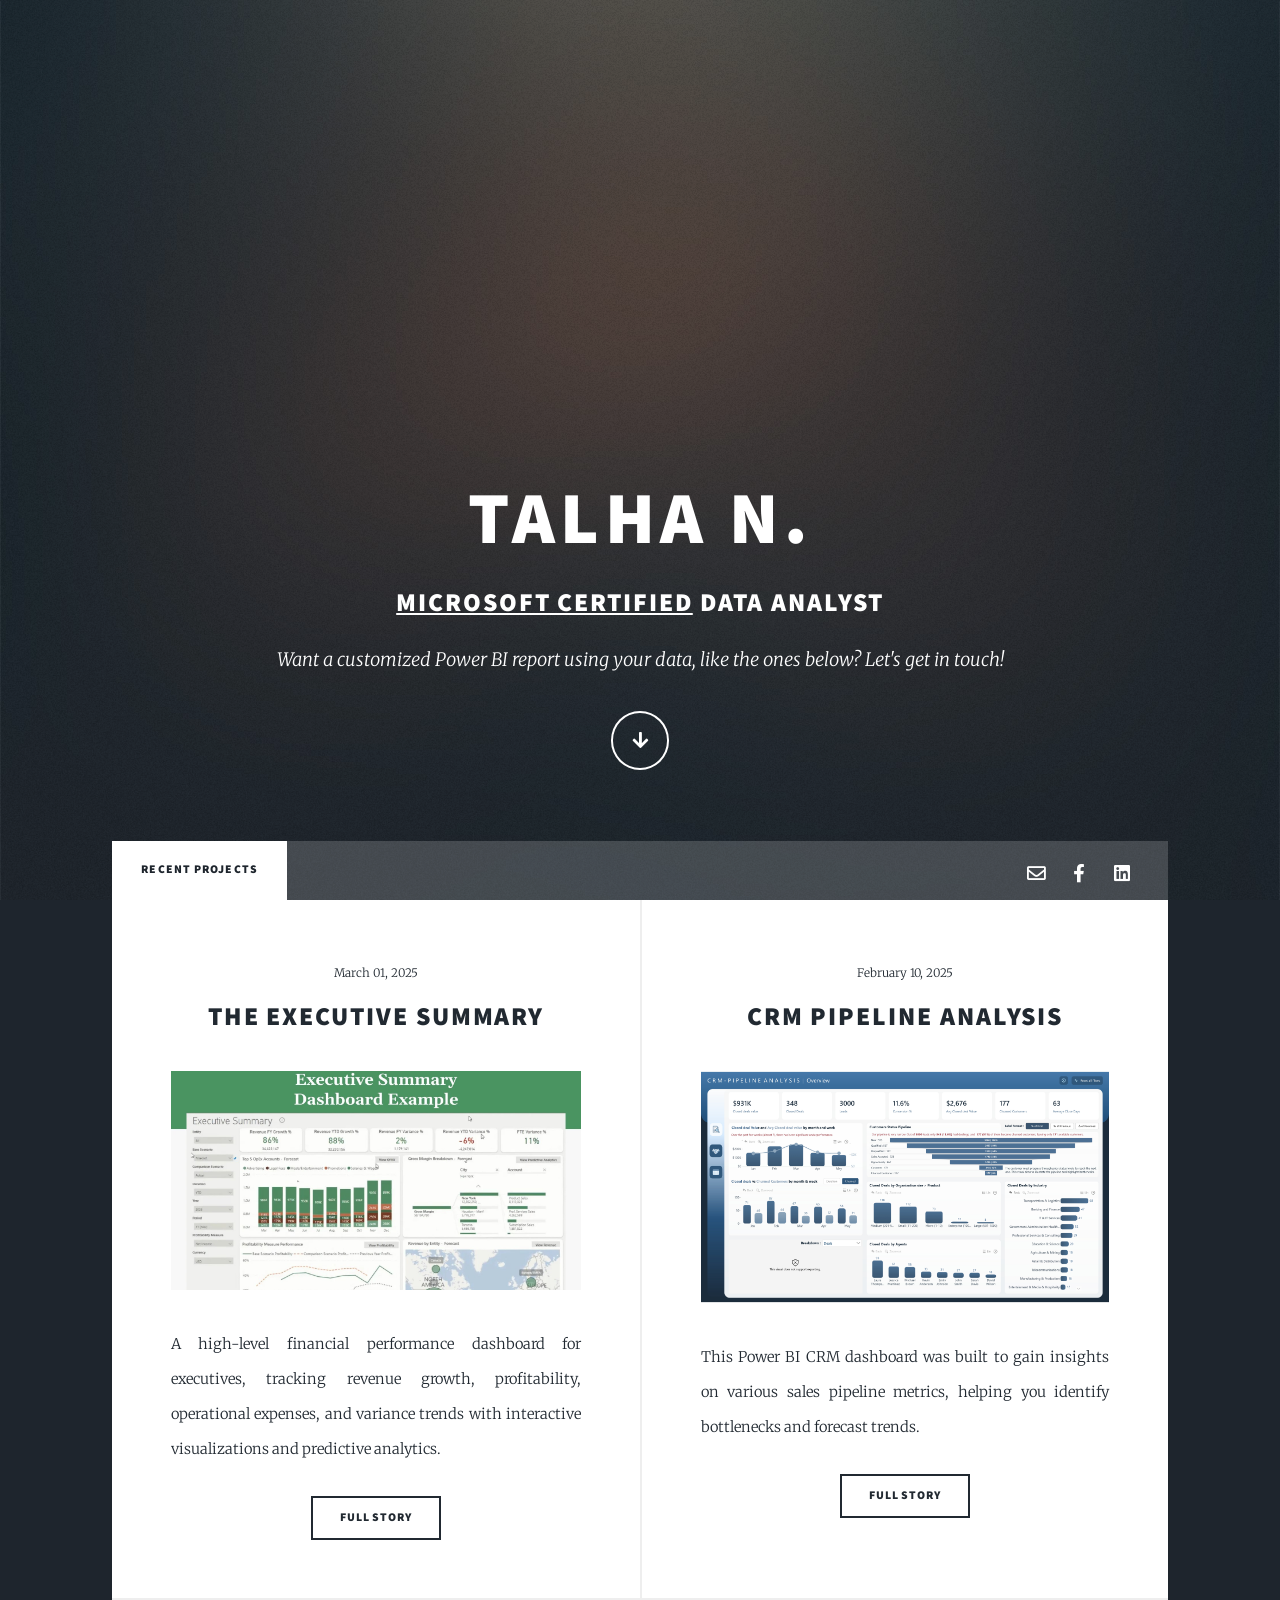
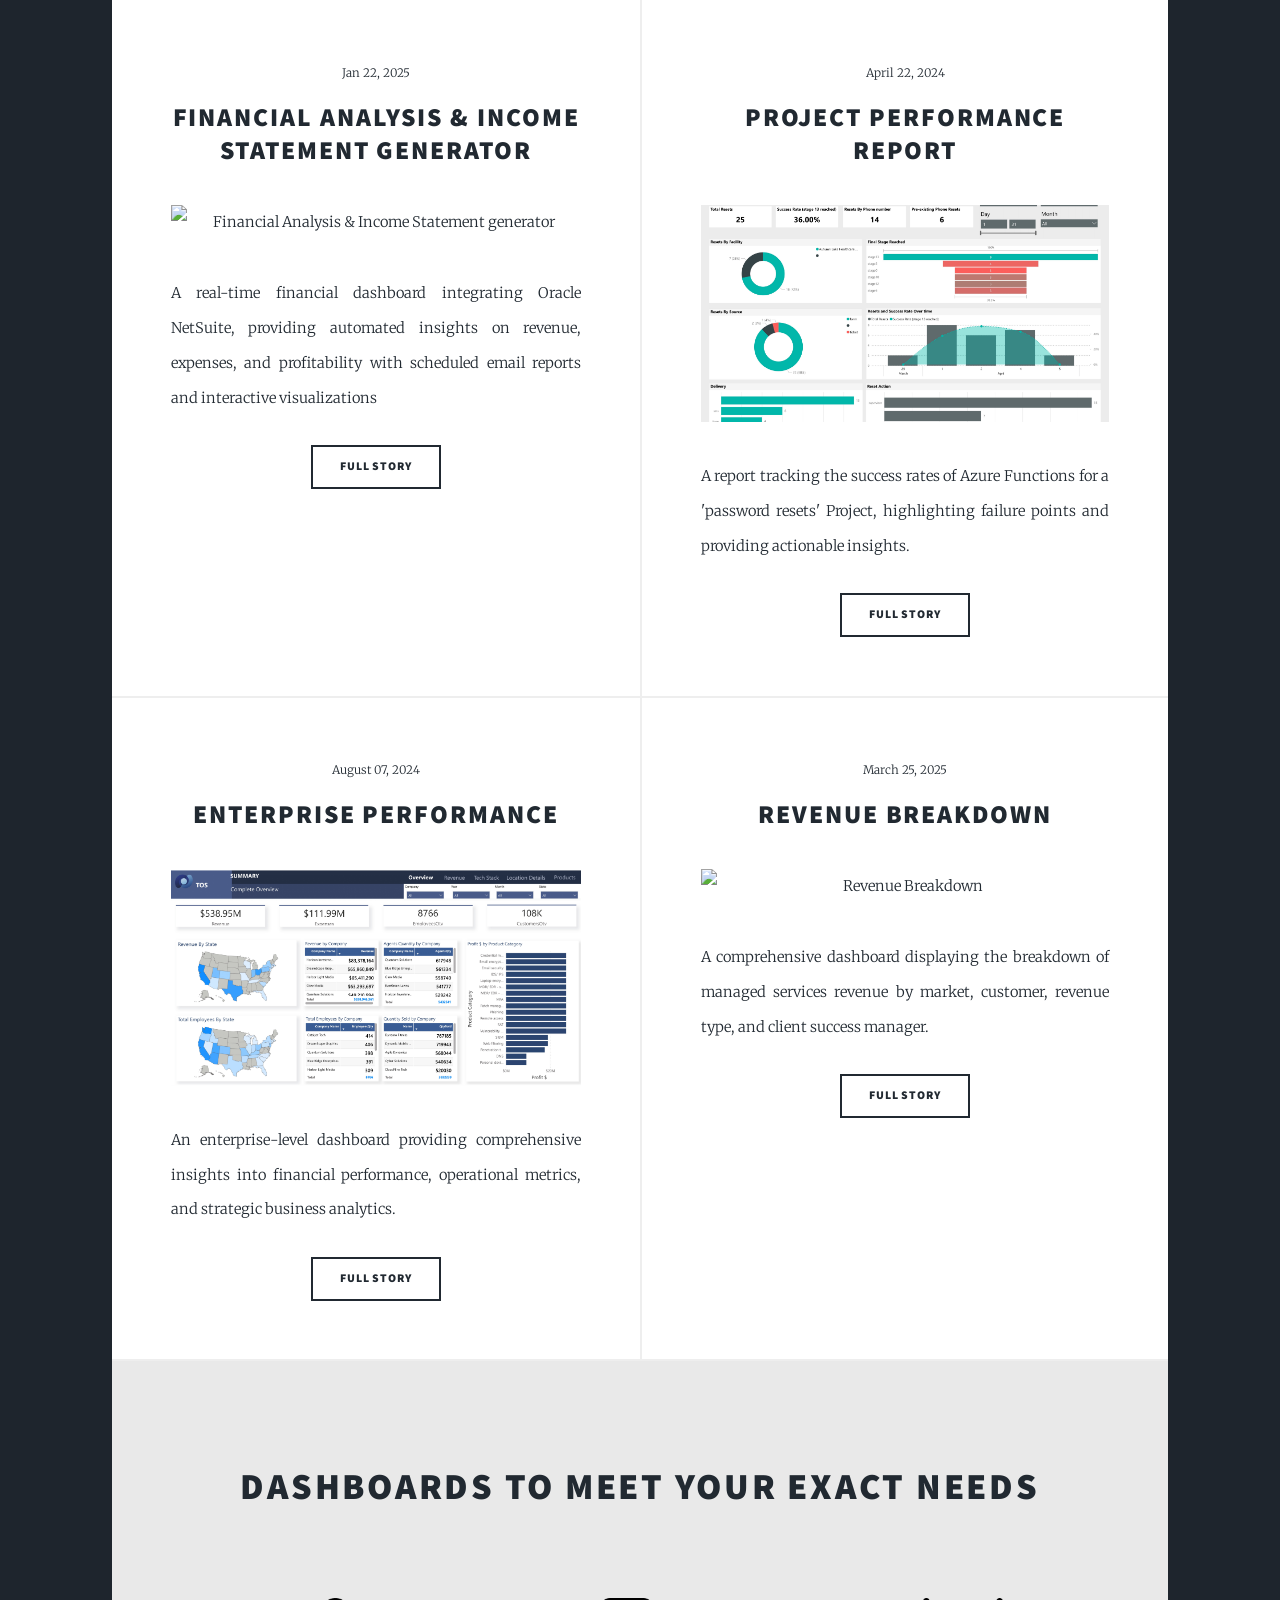
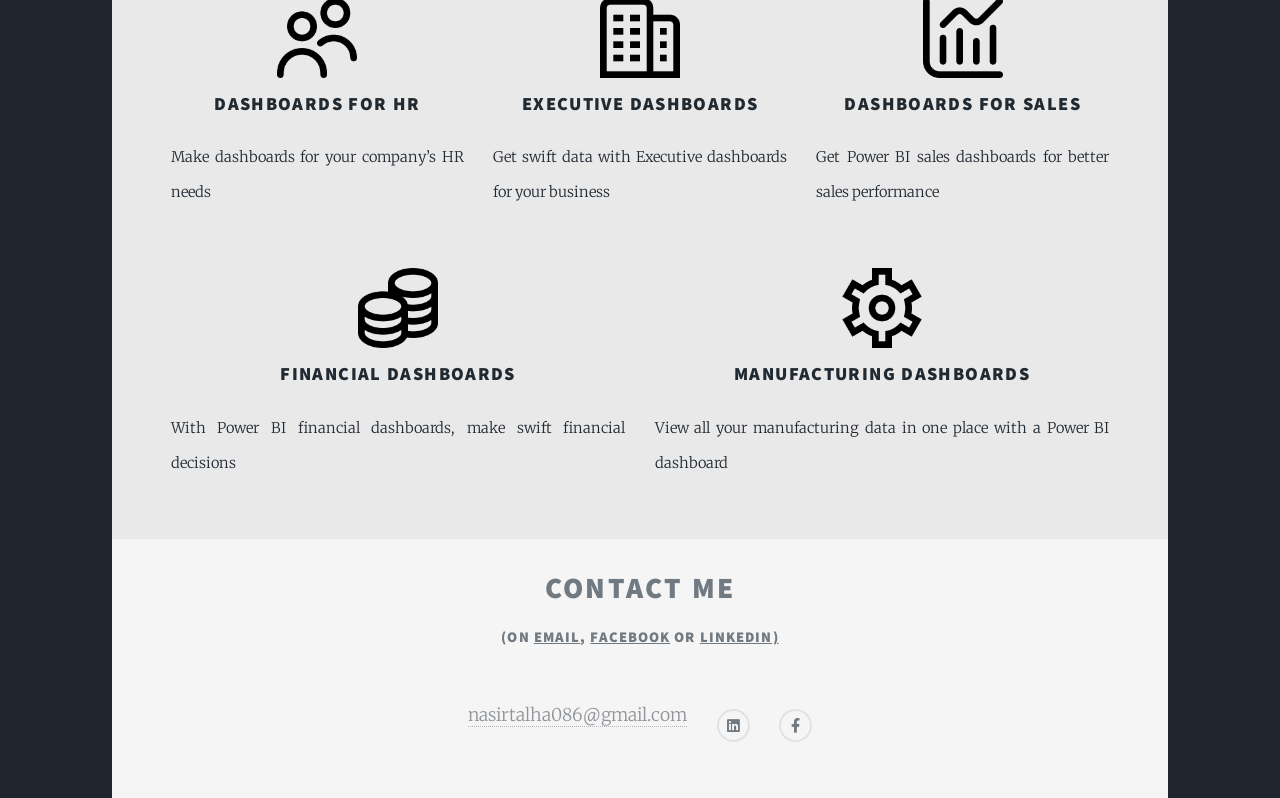
==== commit cad6efcc: "Add files via upload" ====
--- a/index.html
+++ b/index.html
@@ -137,7 +137,7 @@
 									<a href="#" class="image fit open-dashboard-modal"
 									   data-iframe-src="https://app.powerbi.com/view?r=eyJrIjoiZDk5NDMwMjAtNTE0Yi00OWE4LTkwYjAtMDQwMzIxMWViNmZhIiwidCI6ImU0MjQ1ODgzLTU0NWUtNDc1OC05N2FmLWU4MGJjMDFhNjU3NCIsImMiOjl9"
 									   data-description="<h3>Dashboard Overview</h3><p>This financial dashboard provides a real-time, automated visualization of Actual vs. Budgeted financial performance, seamlessly integrating data from <strong>Oracle NetSuite</strong>. It is designed to update automatically at no cost, ensuring stakeholders have instant access to the most up-to-date financial insights.</p><p>The dashboard serves as a strategic financial tool, allowing users to track key performance indicators (KPIs) related to revenue, expenses, profitability, and departmental sales trends. With an intuitive layout and data-driven visualizations, it simplifies financial analysis and enhances decision-making.</p><p>Additionally, this dashboard is configured to automatically generate and distribute reports via email to relevant stakeholders on a monthly basis, keeping teams informed and proactive.</p><h3>Key Capabilities &amp; Insights</h3><ul><li><strong>Automated Financial Reporting:</strong> Pulls live data from Oracle NetSuite, ensuring accuracy and eliminating manual data entry. Real-time updates require no manual intervention, and scheduled email reports keep stakeholders informed.</li><li><strong>Revenue &amp; Sales Performance Analysis:</strong> Tracks Actual vs. Budgeted sales across multiple revenue streams. The line graph helps analyze sales trends over time, identifying seasonal patterns and growth opportunities.</li><li><strong>Expense &amp; Cost Management:</strong> Compares budgeted vs. actual expenses, highlighting overspending in cost of goods sold (COGS), payroll, and operational costs.</li><li><strong>Profitability &amp; Key Financial Metrics:</strong> Calculates Gross Profit, EBITDA, and EBIT, providing a clear picture of financial health. Percentage variances highlight significant deviations from budgeted projections.</li><li><strong>Departmental Performance Comparison:</strong> A bar chart visualizes Actual vs. Budgeted sales per department, helping identify top-performing and underperforming units.</li><li><strong>Intuitive Visual Indicators:</strong> Green signals indicate favorable variances (Actuals exceeding Budget), while red signals highlight areas needing improvement.</li></ul><p>This dashboard is built to streamline financial oversight, eliminate manual reporting inefficiencies, and empower stakeholders with data-driven insights.</p>">
-									  <img src="images/thumbs/02.jpg" alt="Financial Analysis & Income Statement generator" />
+									  <img src="images/thumbs/newpic.jpg" alt="Financial Analysis & Income Statement generator" />
 									</a>
 									<p>A real-time financial dashboard integrating Oracle NetSuite, providing automated insights on revenue, expenses, and profitability with scheduled email reports and interactive visualizations</p>
 									
@@ -245,7 +245,8 @@
 							</footer>
 						-->
 						<section class="dashboard-section">
-						<h1 style="text-align: center; margin-top: 3rem;">Dashboards to Meet Your Exact Needs</h1>
+							<h2 style="text-align: center; margin-top: 3rem; font-size: 2.5rem;">Dashboards to Meet Your Exact Needs</h2>
+						<br>
 
 						<div class="dashboard-row" style="display: flex; justify-content: center; flex-wrap: wrap; gap: 2rem; margin-top: 2rem;">
 							<div class="dashboard-type" style="flex: 1 1 250px; text-align: center;">
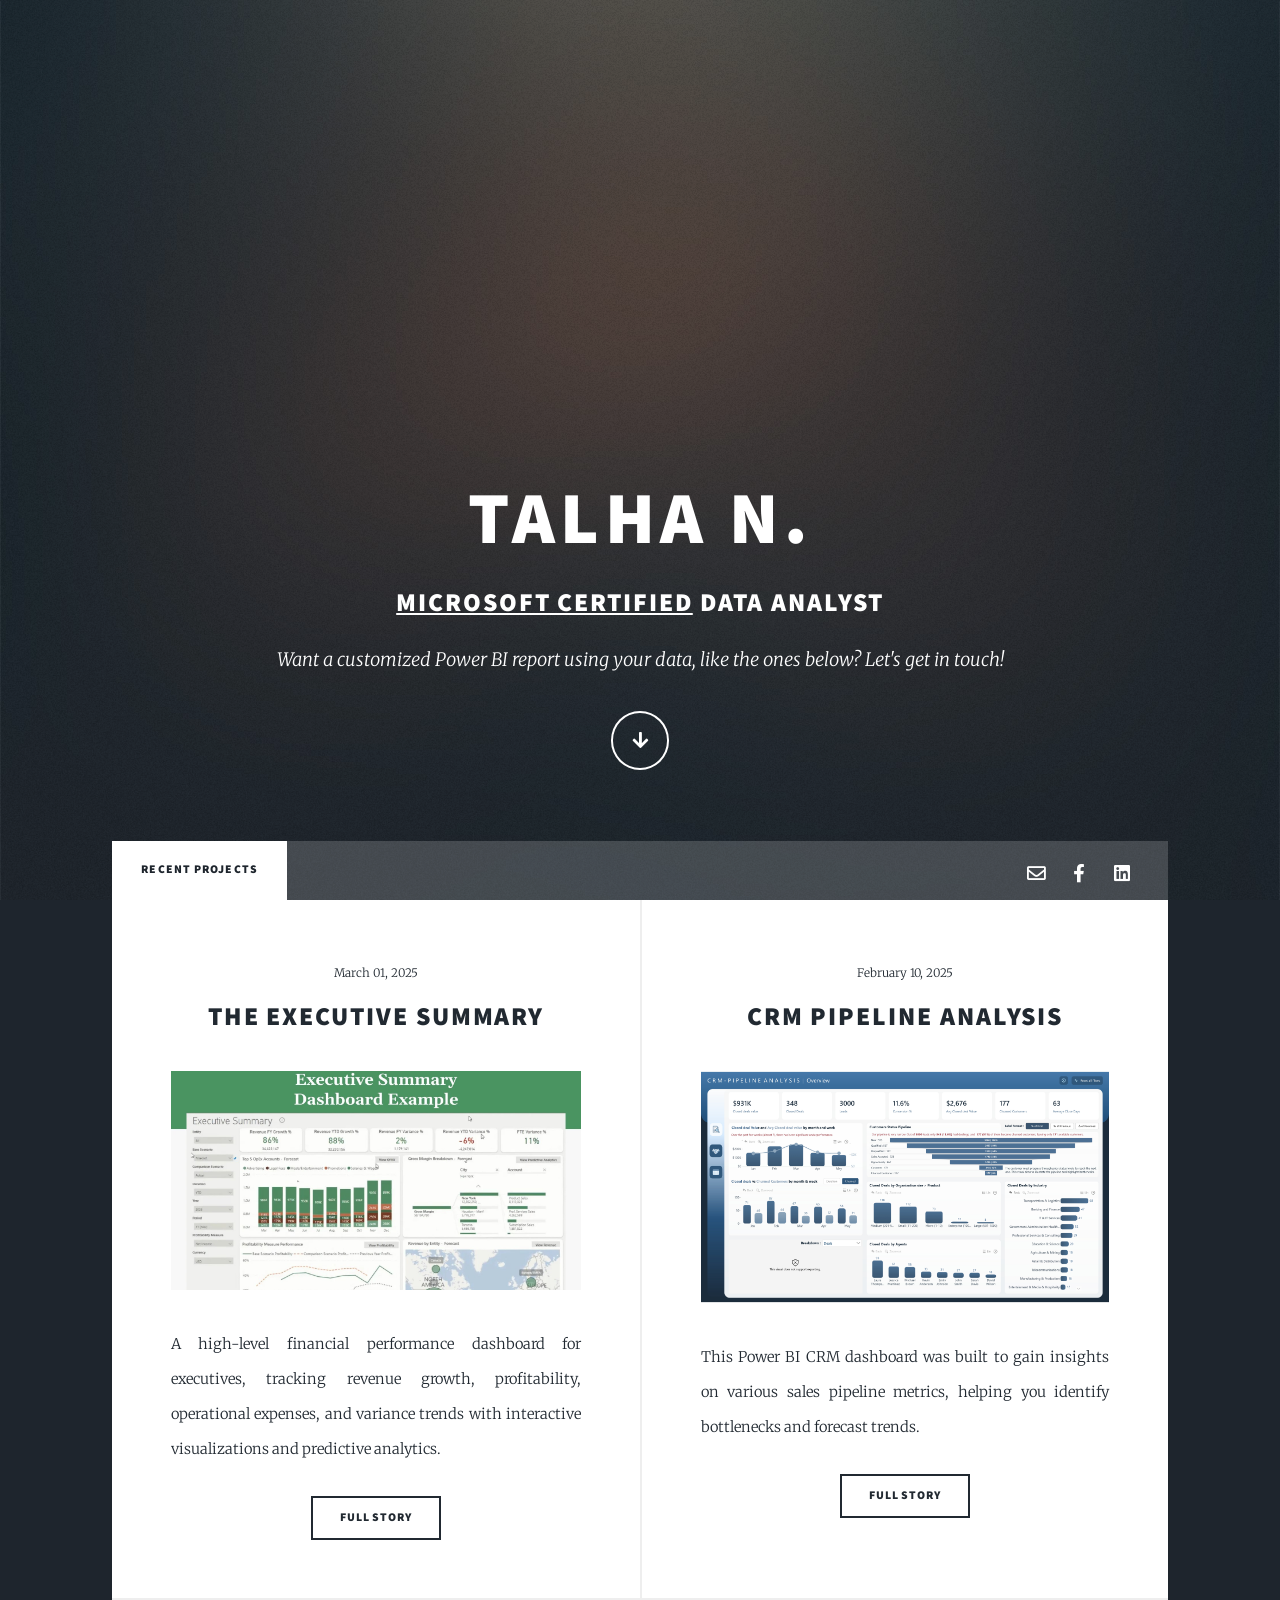
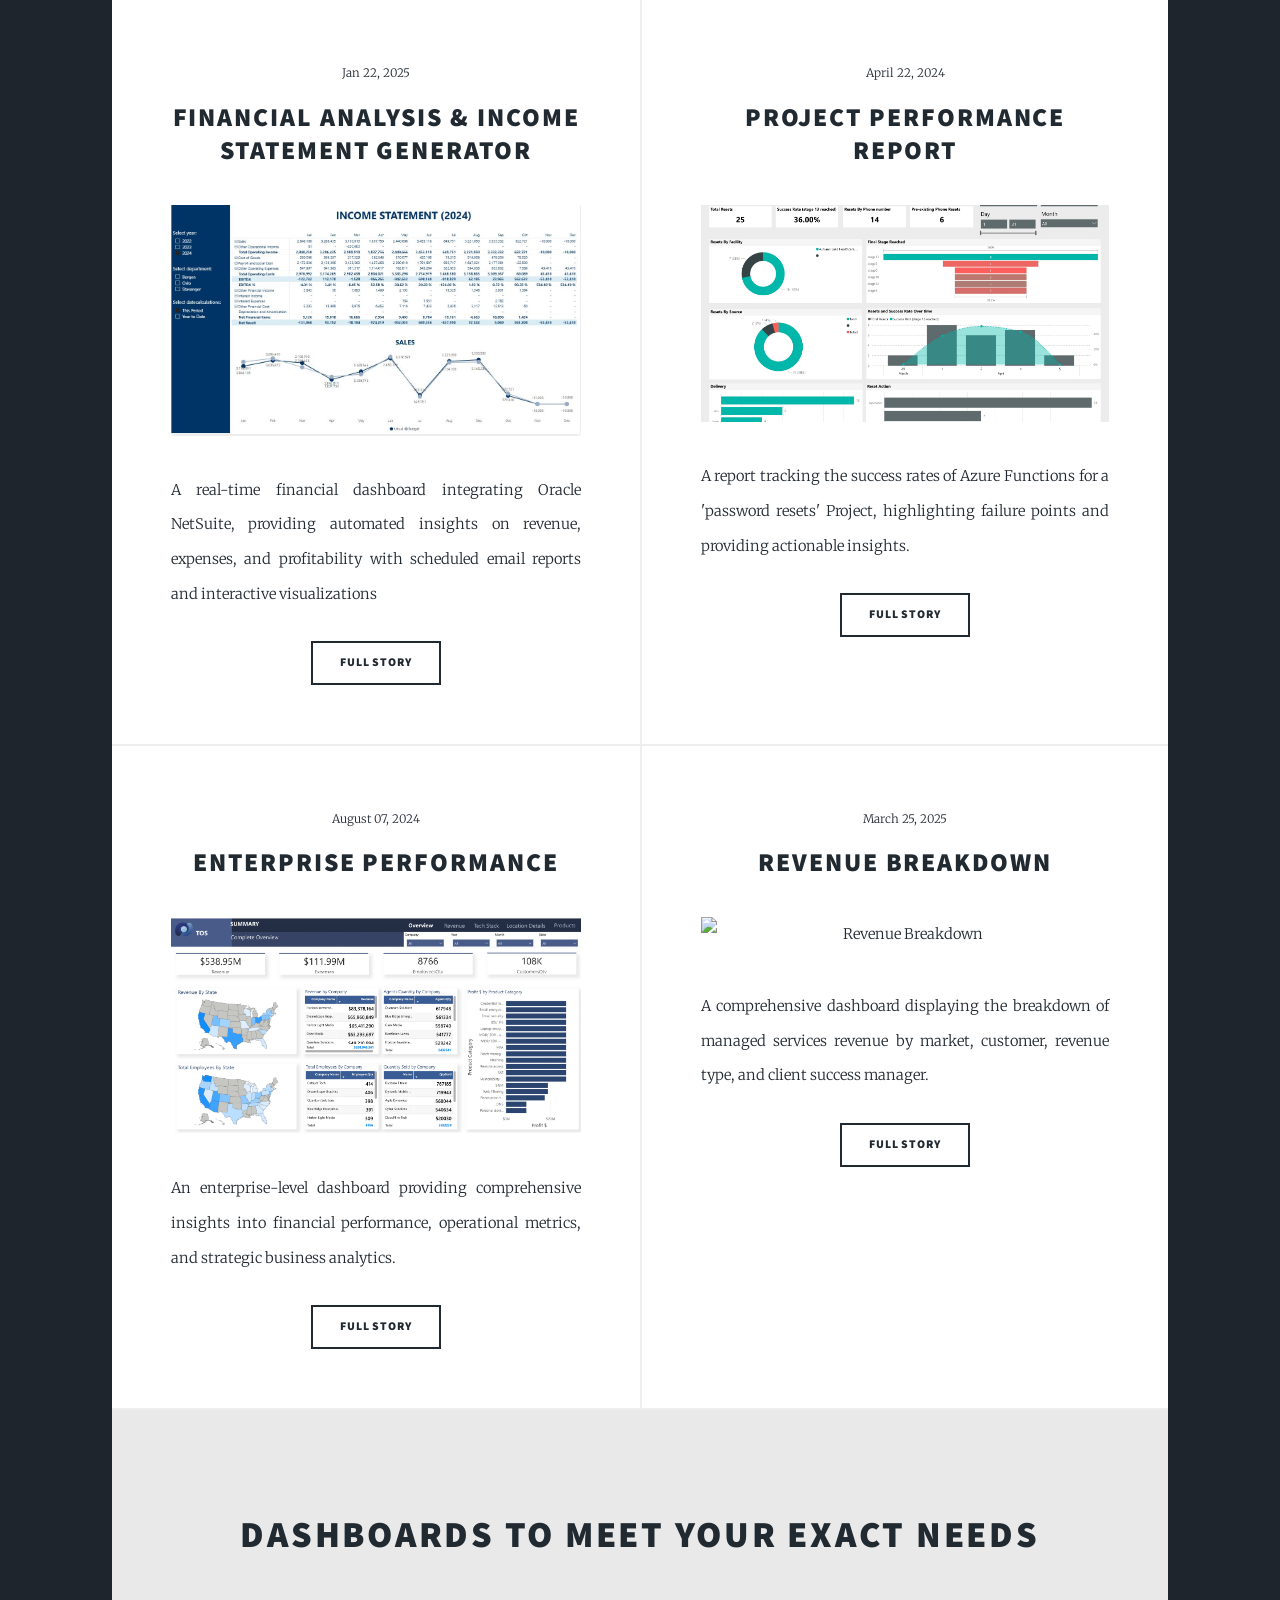
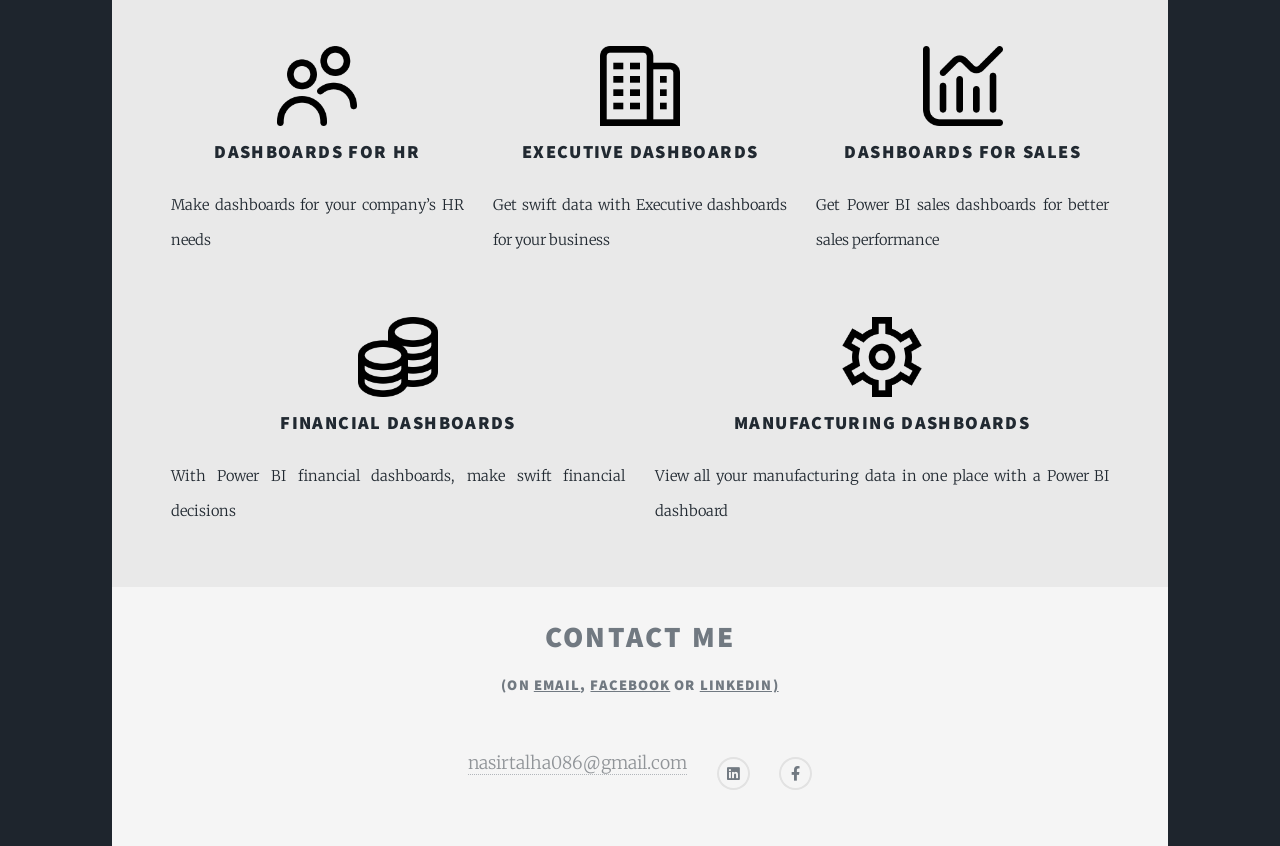
==== commit 7b9844a4: "Add files via upload" ====
--- a/index.html
+++ b/index.html
@@ -137,7 +137,7 @@
 									<a href="#" class="image fit open-dashboard-modal"
 									   data-iframe-src="https://app.powerbi.com/view?r=eyJrIjoiZDk5NDMwMjAtNTE0Yi00OWE4LTkwYjAtMDQwMzIxMWViNmZhIiwidCI6ImU0MjQ1ODgzLTU0NWUtNDc1OC05N2FmLWU4MGJjMDFhNjU3NCIsImMiOjl9"
 									   data-description="<h3>Dashboard Overview</h3><p>This financial dashboard provides a real-time, automated visualization of Actual vs. Budgeted financial performance, seamlessly integrating data from <strong>Oracle NetSuite</strong>. It is designed to update automatically at no cost, ensuring stakeholders have instant access to the most up-to-date financial insights.</p><p>The dashboard serves as a strategic financial tool, allowing users to track key performance indicators (KPIs) related to revenue, expenses, profitability, and departmental sales trends. With an intuitive layout and data-driven visualizations, it simplifies financial analysis and enhances decision-making.</p><p>Additionally, this dashboard is configured to automatically generate and distribute reports via email to relevant stakeholders on a monthly basis, keeping teams informed and proactive.</p><h3>Key Capabilities &amp; Insights</h3><ul><li><strong>Automated Financial Reporting:</strong> Pulls live data from Oracle NetSuite, ensuring accuracy and eliminating manual data entry. Real-time updates require no manual intervention, and scheduled email reports keep stakeholders informed.</li><li><strong>Revenue &amp; Sales Performance Analysis:</strong> Tracks Actual vs. Budgeted sales across multiple revenue streams. The line graph helps analyze sales trends over time, identifying seasonal patterns and growth opportunities.</li><li><strong>Expense &amp; Cost Management:</strong> Compares budgeted vs. actual expenses, highlighting overspending in cost of goods sold (COGS), payroll, and operational costs.</li><li><strong>Profitability &amp; Key Financial Metrics:</strong> Calculates Gross Profit, EBITDA, and EBIT, providing a clear picture of financial health. Percentage variances highlight significant deviations from budgeted projections.</li><li><strong>Departmental Performance Comparison:</strong> A bar chart visualizes Actual vs. Budgeted sales per department, helping identify top-performing and underperforming units.</li><li><strong>Intuitive Visual Indicators:</strong> Green signals indicate favorable variances (Actuals exceeding Budget), while red signals highlight areas needing improvement.</li></ul><p>This dashboard is built to streamline financial oversight, eliminate manual reporting inefficiencies, and empower stakeholders with data-driven insights.</p>">
-									  <img src="images/thumbs/newpic.jpg" alt="Financial Analysis & Income Statement generator" />
+									  <img src="images/thumbs/newpic.JPG" alt="Financial Analysis & Income Statement generator" />
 									</a>
 									<p>A real-time financial dashboard integrating Oracle NetSuite, providing automated insights on revenue, expenses, and profitability with scheduled email reports and interactive visualizations</p>
 									
